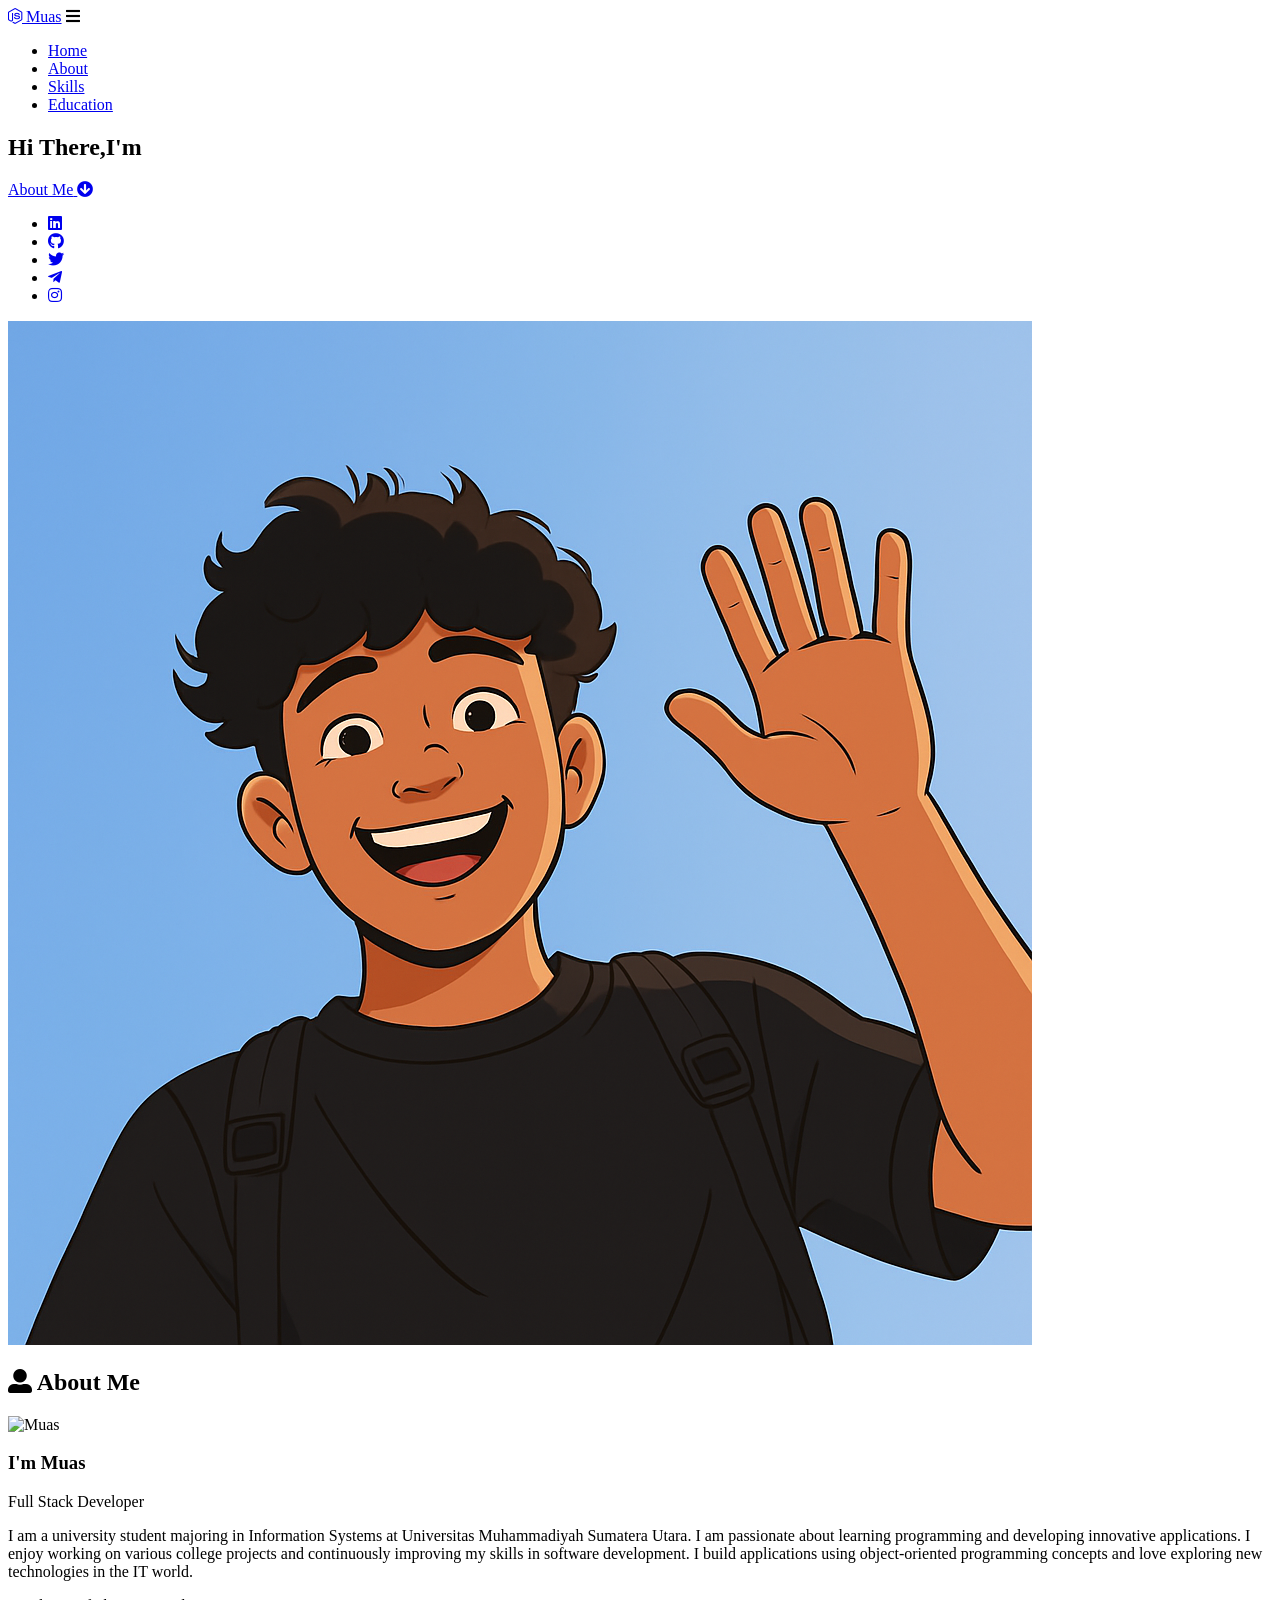
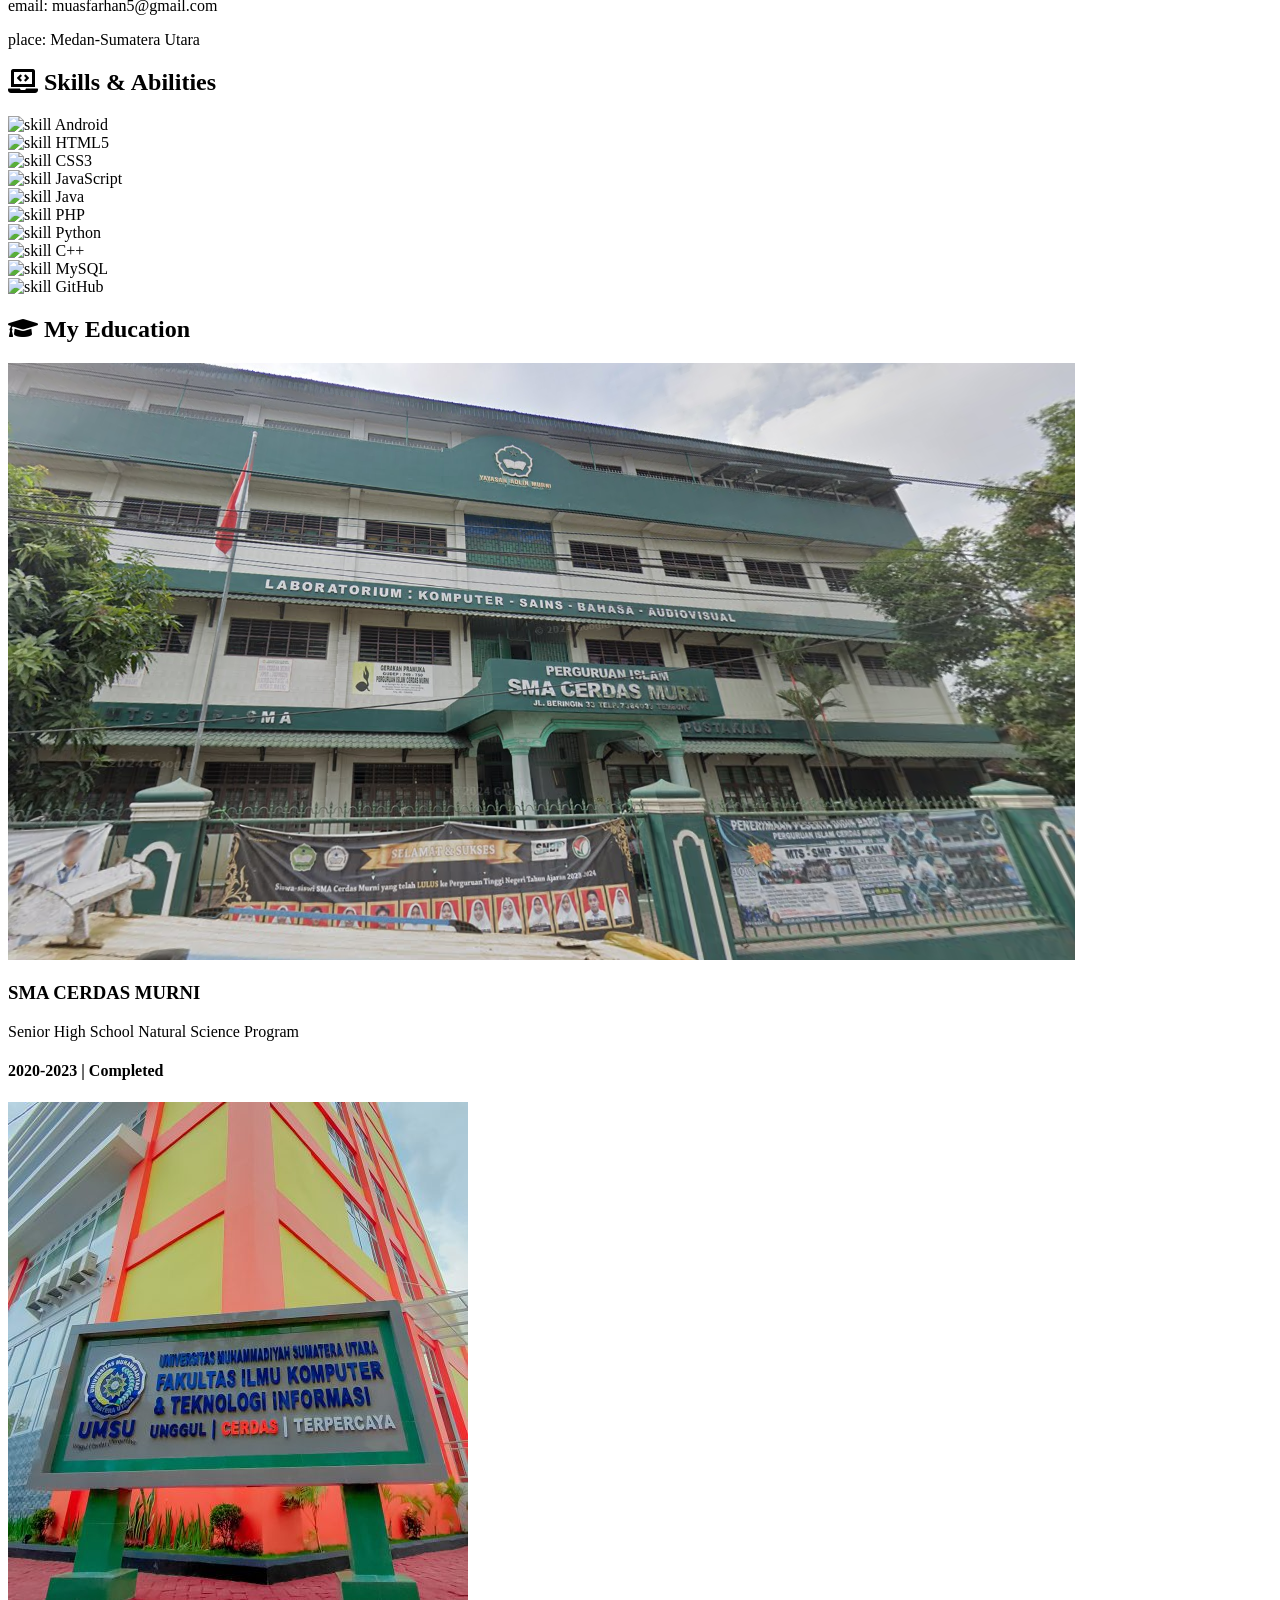
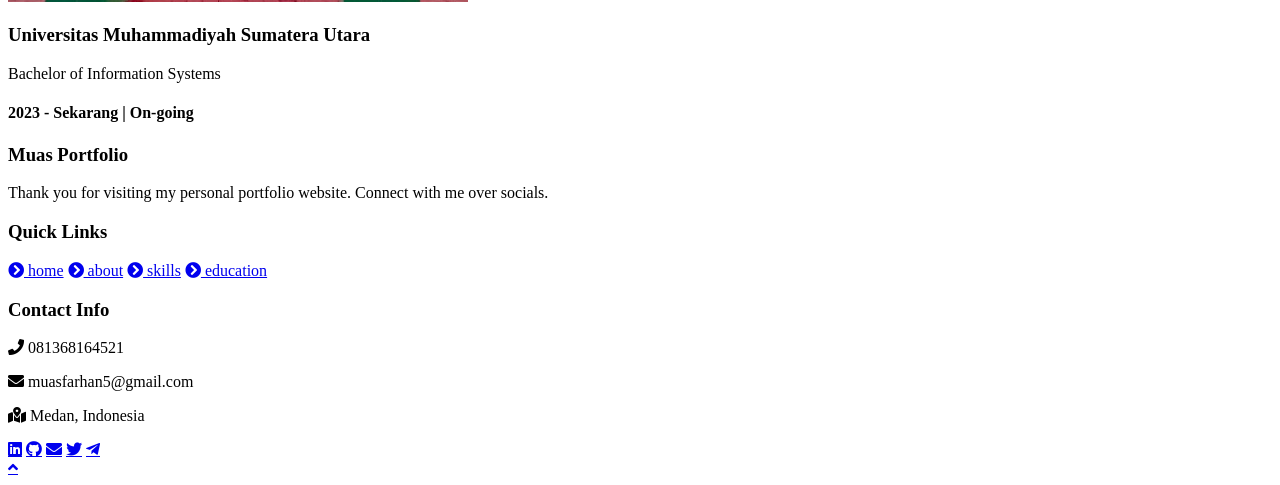
==== index.html @ c1825f3b "Initial commit: first version of portfolio website" ====
<!DOCTYPE html>
<html lang="en">
<head>
  <meta charset="UTF-8" />
  <meta http-equiv="X-UA-Compatible" content="IE=edge" />
  <meta name="viewport" content="width=device-width, initial-scale=1.0" />
  <meta name="keywords" content="Muas, portfolio, full stack developer, web developer, android developer, personal website, mahasiswa UMSU, Sistem Informasi" />
  <meta name="description" content="Welcome to Muas's Portfolio. Full-Stack Web Developer and Android App Developer." />
  <title>Portfolio | Muas</title>

  <link rel="stylesheet" href="./assets/css/style.css" />
  <link rel="stylesheet" href="https://cdnjs.cloudflare.com/ajax/libs/font-awesome/5.15.3/css/all.min.css" crossorigin="anonymous" referrerpolicy="no-referrer" />
  <link rel="icon" href="./assets/images/circular_image.png" type="image/png" />
</head>
<body oncontextmenu="return false">

  <header>
    <a href="/" class="logo"><i class="fab fa-node-js"></i> Muas</a>
    <div id="menu" class="fas fa-bars"></div>
    <nav class="navbar">
      <ul>
        <li><a class="active" href="#home">Home</a></li>
        <li><a href="#about">About</a></li>
        <li><a href="#skills">Skills</a></li>
        <li><a href="#education">Education</a></li>
      </ul>
    </nav>
  </header>

  <section class="home" id="home">
    <div class="content">
      <h2>Hi There,I'm </h2>
      <h2><span class="typing-text"></span></h2>
      <a href="#about" class="btn"><span>About Me</span> <i class="fas fa-arrow-circle-down"></i></a>
      <div class="socials">
        <ul class="social-icons">
          <li><a class="linkedin" href="https://www.linkedin.com/in/muas-farhanda-friski-79a44136a" target="_blank"><i class="fab fa-linkedin"></i></a></li>
          <li><a class="github" href="https://github.com/mws545" target="_blank"><i class="fab fa-github"></i></a></li>
          <li><a class="twitter" href="https://x.com/_Mwass_" target="_blank"><i class="fab fa-twitter"></i></a></li>
          <li><a class="telegram" href="https://t.me/Muasfrhn" target="_blank"><i class="fab fa-telegram-plane"></i></a></li>
          <li><a class="instagram" href="https://www.instagram.com/muasfrhann_/" target="_blank"><i class="fab fa-instagram"></i></a></li>
        </ul>
      </div>
    </div>
    <div class="image">
      <img draggable="false" class="tilt" src="./assets/images/animasi profil.png" alt="Profile Picture" />
    </div>
  </section>

  <section class="about" id="about">
    <h2 class="heading"><i class="fas fa-user-alt"></i> About <span>Me</span></h2>
    <div class="row">
      <div class="image">
        <img draggable="false" class="tilt" src="./assets/images/DSCN3598.jpg" alt="Muas" />
      </div>
      <div class="content">
        <h3>I'm Muas</h3>
        <span class="tag">Full Stack Developer</span>
        <p>
          I am a university student majoring in Information Systems at Universitas Muhammadiyah Sumatera Utara.
          I am passionate about learning programming and developing innovative applications.
          I enjoy working on various college projects and continuously improving my skills in software development.
          I build applications using object-oriented programming concepts and love exploring new technologies in the IT world.
        </p>
        <div class="box-container">
          <div class="box">
            <p><span> email: </span> muasfarhan5@gmail.com</p>
            <p><span> place: </span> Medan-Sumatera Utara</p>
          </div>
        </div>
      </div>
    </div>
  </section>

  <section class="skills" id="skills">
    <h2 class="heading"><i class="fas fa-laptop-code"></i> Skills & <span>Abilities</span></h2>
    <div class="container">
      <div class="row" id="skillsContainer"></div>
    </div>
  </section>

  <section class="education" id="education">
    <h1 class="heading"><i class="fas fa-graduation-cap"></i> My <span>Education</span></h1>
    <div class="box-container">
      <div class="box">
        <div class="image">
          <img draggable="false" src="./assets/images/educat/sma.png" alt="SMA CERDAS MURNI" />
        </div>
        <div class="content">
          <h3>SMA CERDAS MURNI</h3>
          <p>Senior High School Natural Science Program</p>
          <h4>2020-2023 | Completed</h4>
        </div>
      </div>
      <div class="box">
        <div class="image">
          <img draggable="false" src="./assets/images/educat/umsu2.jpg" alt="UMSU" />
        </div>
        <div class="content">
          <h3>Universitas Muhammadiyah Sumatera Utara</h3>
          <p>Bachelor of Information Systems</p>
          <h4>2023 - Sekarang | On-going</h4>
        </div>
      </div>
    </div>
  </section>

  <section class="footer">
    <div class="box-container">
      <div class="box">
        <h3>Muas Portfolio</h3>
        <p>Thank you for visiting my personal portfolio website. Connect with me over socials.</p>
      </div>
      <div class="box">
        <h3>Quick Links</h3>
        <a href="#home"><i class="fas fa-chevron-circle-right"></i> home</a>
        <a href="#about"><i class="fas fa-chevron-circle-right"></i> about</a>
        <a href="#skills"><i class="fas fa-chevron-circle-right"></i> skills</a>
        <a href="#education"><i class="fas fa-chevron-circle-right"></i> education</a>
      </div>
      <div class="box">
        <h3>Contact Info</h3>
        <p><i class="fas fa-phone"></i> 081368164521</p>
        <p><i class="fas fa-envelope"></i> muasfarhan5@gmail.com</p>
        <p><i class="fas fa-map-marked-alt"></i> Medan, Indonesia</p>
        <div class="share">
          <a href="https://www.linkedin.com/in/muas-farhanda-friski-79a44136a" class="fab fa-linkedin" target="_blank"></a>
          <a href="https://github.com/mws545" class="fab fa-github" target="_blank"></a>
          <a href="mailto:muasfarhan5@gmail.com" class="fas fa-envelope" target="_blank"></a>
          <a href="https://x.com/_Mwass_" class="fab fa-twitter" target="_blank"></a>
          <a href="https://t.me/Muasfrhn" class="fab fa-telegram-plane" target="_blank"></a>
        </div>
      </div>
    </div>
  </section>

  <a href="#home" class="fas fa-angle-up" id="scroll-top" aria-label="Scroll to top"></a>

  <script src="https://cdnjs.cloudflare.com/ajax/libs/jquery/3.6.0/jquery.min.js" crossorigin="anonymous"></script>
  <script src="https://cdnjs.cloudflare.com/ajax/libs/typed.js/2.0.5/typed.min.js" crossorigin="anonymous"></script>
  <script src="https://cdnjs.cloudflare.com/ajax/libs/vanilla-tilt/1.7.0/vanilla-tilt.min.js" crossorigin="anonymous"></script>
  <script src="https://unpkg.com/scrollreveal"></script>
  <script src="https://cdn.jsdelivr.net/npm/emailjs-com@3/dist/email.min.js"></script>
  <script src="./assets/js/script.js"></script>
</body>
</html>
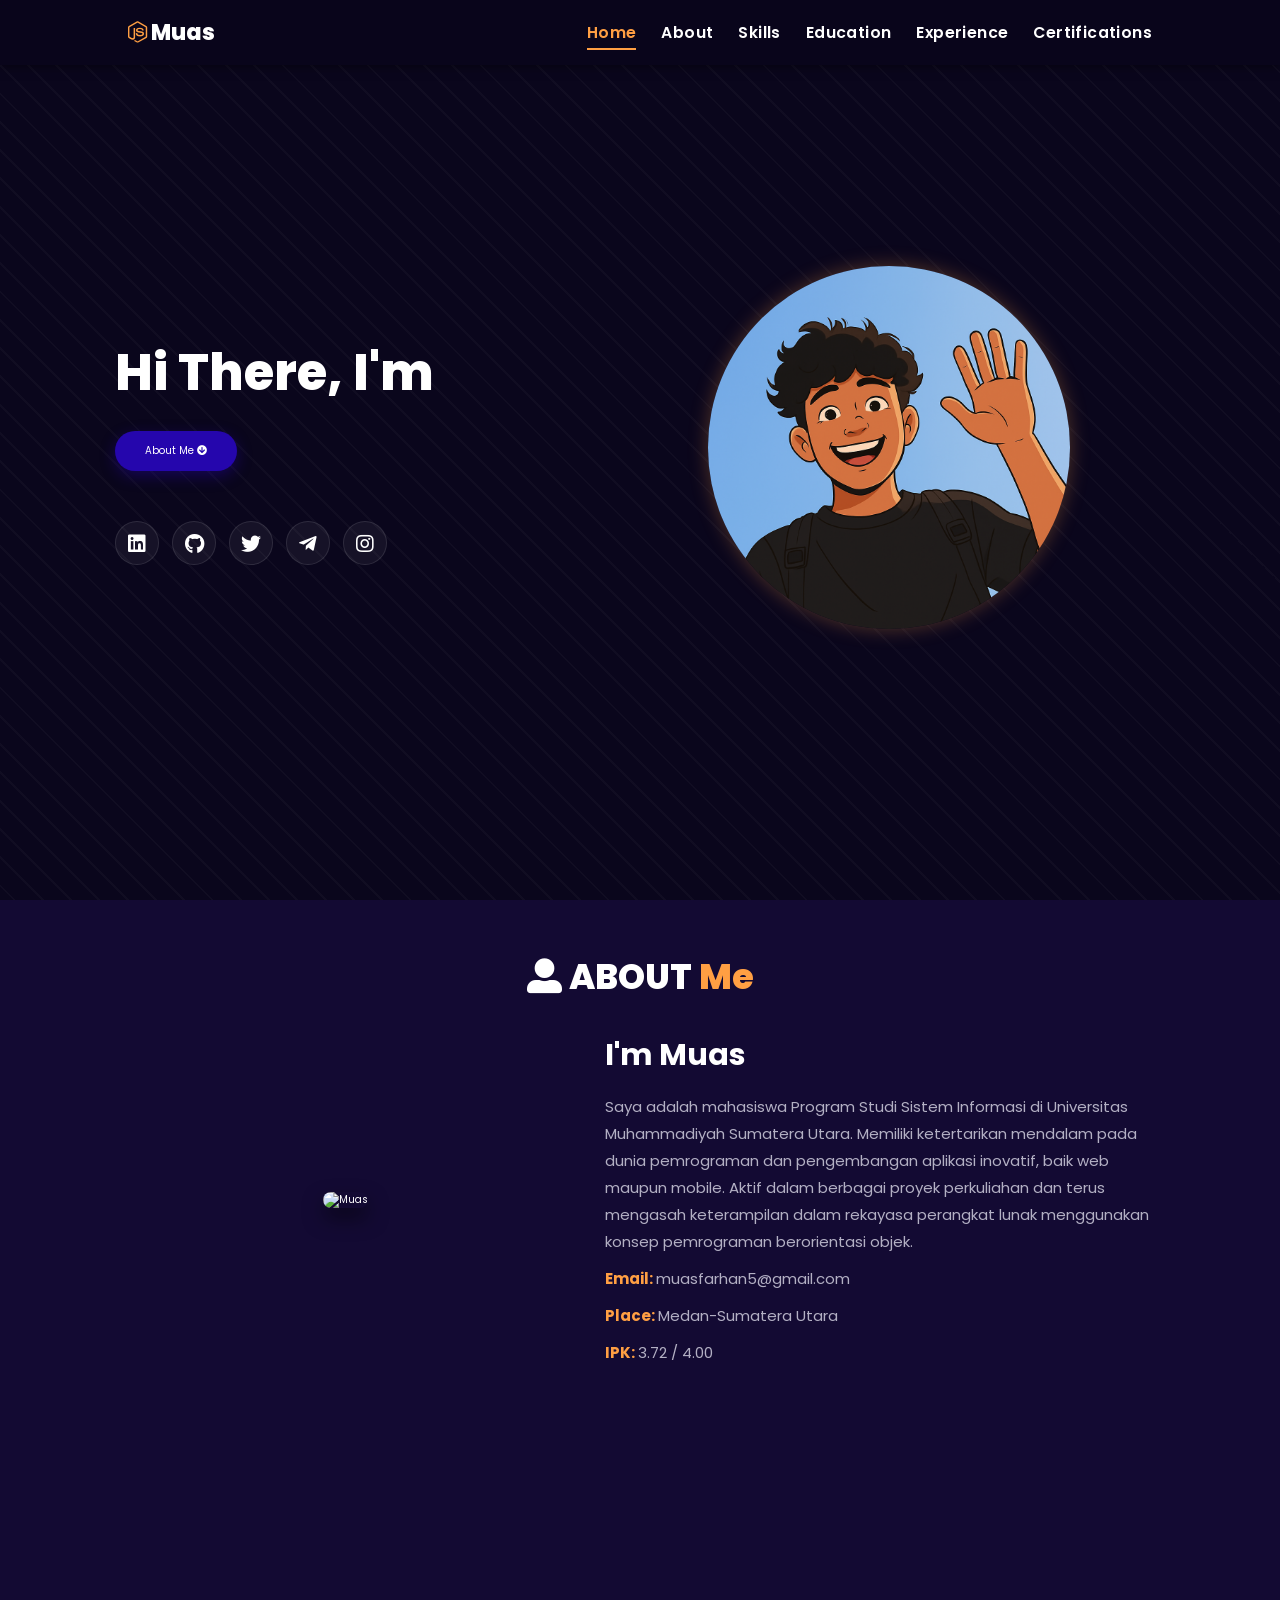
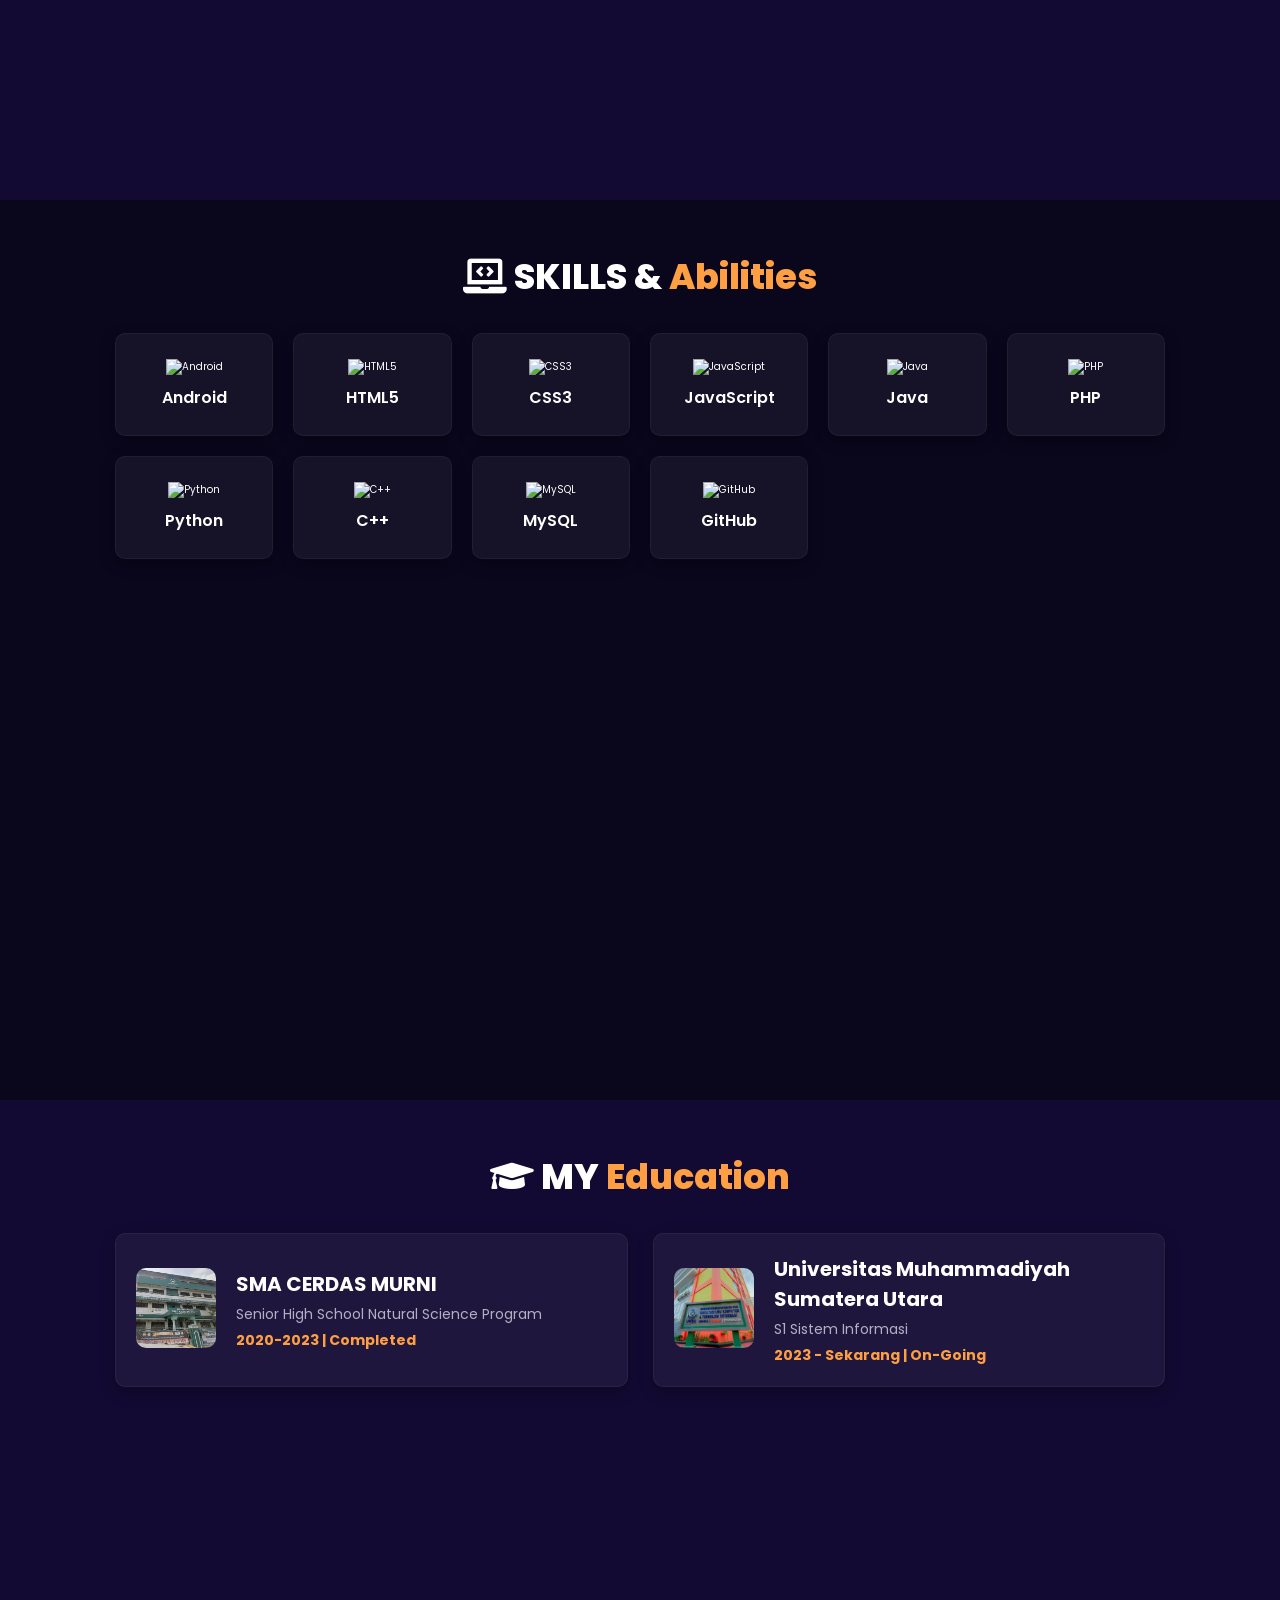
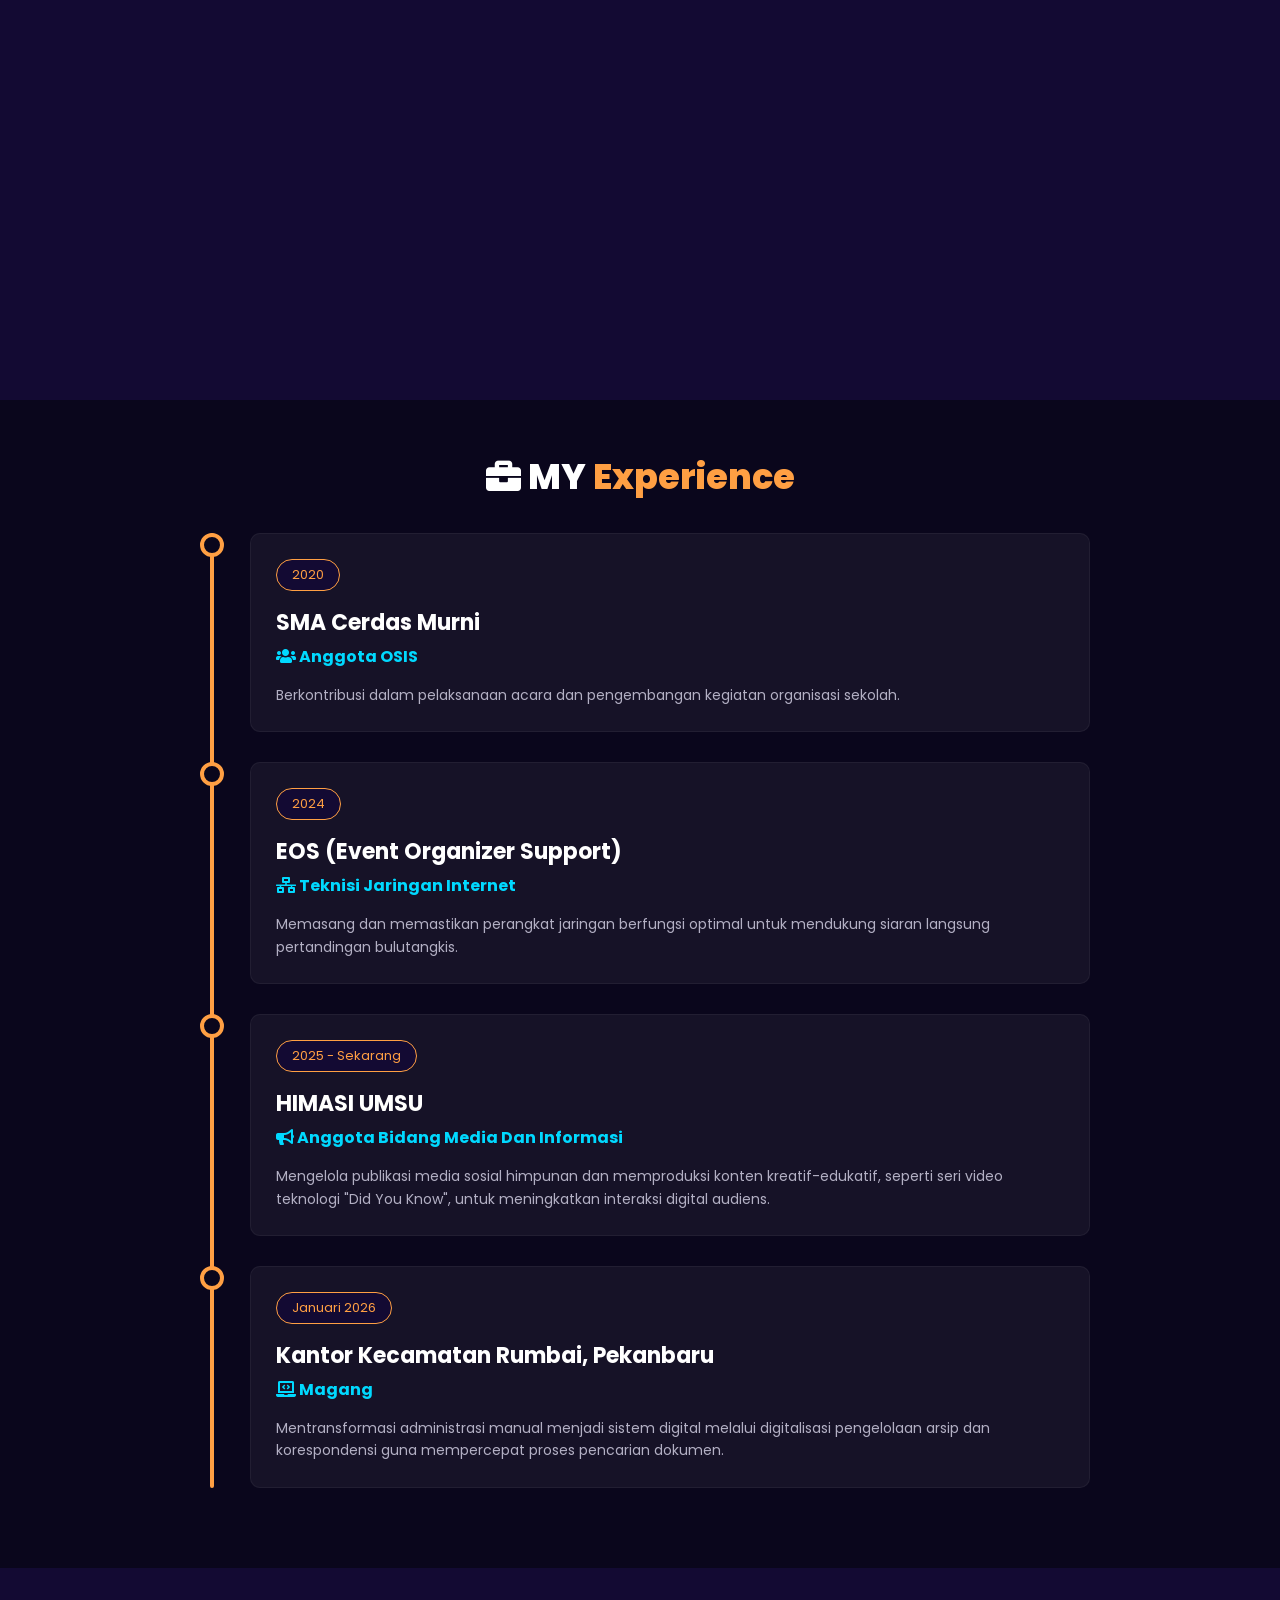
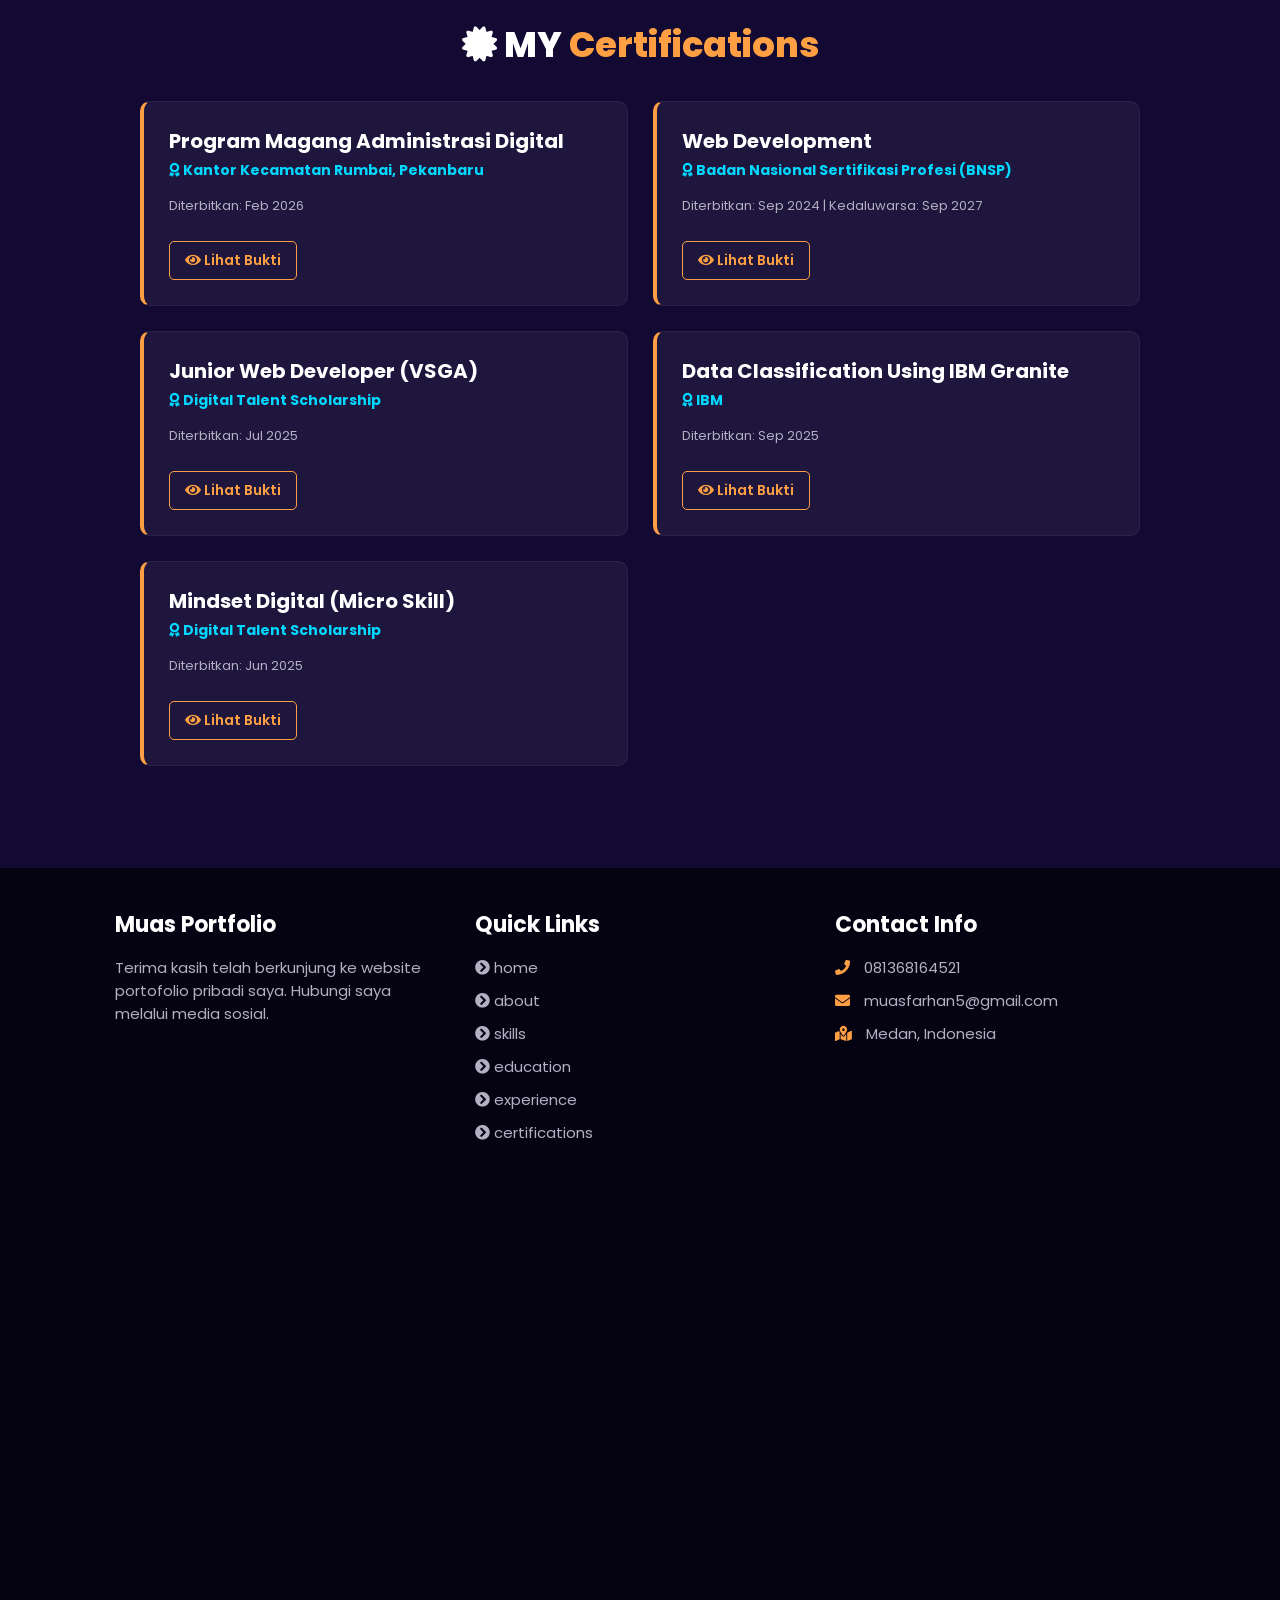
==== commit 627a5f22: "Update porto" ====
--- a/index.html
+++ b/index.html
@@ -4,13 +4,81 @@
   <meta charset="UTF-8" />
   <meta http-equiv="X-UA-Compatible" content="IE=edge" />
   <meta name="viewport" content="width=device-width, initial-scale=1.0" />
-  <meta name="keywords" content="Muas, portfolio, full stack developer, web developer, android developer, personal website, mahasiswa UMSU, Sistem Informasi" />
+  <meta name="keywords" content="Muas Farhanda Friski, portfolio, full stack developer, web developer, android developer, personal website, mahasiswa UMSU, Sistem Informasi" />
   <meta name="description" content="Welcome to Muas's Portfolio. Full-Stack Web Developer and Android App Developer." />
   <title>Portfolio | Muas</title>
 
   <link rel="stylesheet" href="./assets/css/style.css" />
   <link rel="stylesheet" href="https://cdnjs.cloudflare.com/ajax/libs/font-awesome/5.15.3/css/all.min.css" crossorigin="anonymous" referrerpolicy="no-referrer" />
   <link rel="icon" href="./assets/images/circular_image.png" type="image/png" />
+
+  <style>
+    /* CSS Tambahan untuk Modal Pop-up PDF */
+    .modal {
+      display: none; 
+      position: fixed;
+      z-index: 2000;
+      padding-top: 50px;
+      left: 0;
+      top: 0;
+      width: 100%;
+      height: 100%;
+      background-color: rgba(0, 0, 0, 0.9); 
+      backdrop-filter: blur(5px);
+    }
+    
+    .modal-content-pdf {
+      margin: auto;
+      display: block;
+      width: 90%;
+      max-width: 900px;
+      height: 85vh;
+      border-radius: 10px;
+      border: none;
+      box-shadow: 0 5px 25px rgba(255, 159, 67, 0.5);
+      animation: zoomIn 0.3s ease;
+      background-color: #fff;
+    }
+
+    @keyframes zoomIn {
+      from { transform: scale(0.1); opacity: 0; } 
+      to { transform: scale(1); opacity: 1; }
+    }
+
+    .close-modal {
+      position: absolute;
+      top: 15px;
+      right: 30px;
+      color: #fff;
+      font-size: 50px;
+      font-weight: bold;
+      cursor: pointer;
+      transition: 0.3s;
+    }
+
+    .close-modal:hover { color: #ff9f43; }
+    
+    .btn-view-cert {
+      display: inline-block;
+      margin-top: 2rem;
+      padding: 0.8rem 1.5rem;
+      background: transparent;
+      color: #ff9f43;
+      border: 1px solid #ff9f43;
+      border-radius: 5px;
+      cursor: pointer;
+      font-size: 1.4rem;
+      font-weight: 600;
+      transition: 0.3s;
+      font-family: 'Poppins', sans-serif;
+    }
+
+    .btn-view-cert:hover {
+      background: #ff9f43;
+      color: #fff;
+      box-shadow: 0 5px 15px rgba(255, 159, 67, 0.4);
+    }
+  </style>
 </head>
 <body oncontextmenu="return false">
 
@@ -23,13 +91,15 @@
         <li><a href="#about">About</a></li>
         <li><a href="#skills">Skills</a></li>
         <li><a href="#education">Education</a></li>
+        <li><a href="#experience">Experience</a></li>
+        <li><a href="#certificates">Certifications</a></li>
       </ul>
     </nav>
   </header>
 
   <section class="home" id="home">
     <div class="content">
-      <h2>Hi There,I'm </h2>
+      <h2>Hi There, I'm </h2>
       <h2><span class="typing-text"></span></h2>
       <a href="#about" class="btn"><span>About Me</span> <i class="fas fa-arrow-circle-down"></i></a>
       <div class="socials">
@@ -55,17 +125,16 @@
       </div>
       <div class="content">
         <h3>I'm Muas</h3>
-        <span class="tag">Full Stack Developer</span>
         <p>
-          I am a university student majoring in Information Systems at Universitas Muhammadiyah Sumatera Utara.
-          I am passionate about learning programming and developing innovative applications.
-          I enjoy working on various college projects and continuously improving my skills in software development.
-          I build applications using object-oriented programming concepts and love exploring new technologies in the IT world.
+          Saya adalah mahasiswa Program Studi Sistem Informasi di Universitas Muhammadiyah Sumatera Utara. 
+          Memiliki ketertarikan mendalam pada dunia pemrograman dan pengembangan aplikasi inovatif, baik web maupun mobile.
+          Aktif dalam berbagai proyek perkuliahan dan terus mengasah keterampilan dalam rekayasa perangkat lunak menggunakan konsep pemrograman berorientasi objek.
         </p>
         <div class="box-container">
           <div class="box">
             <p><span> email: </span> muasfarhan5@gmail.com</p>
             <p><span> place: </span> Medan-Sumatera Utara</p>
+            <p><span> IPK: </span> 3.72 / 4.00</p>
           </div>
         </div>
       </div>
@@ -75,7 +144,18 @@
   <section class="skills" id="skills">
     <h2 class="heading"><i class="fas fa-laptop-code"></i> Skills & <span>Abilities</span></h2>
     <div class="container">
-      <div class="row" id="skillsContainer"></div>
+      <div class="row" id="skillsContainer">
+        <div class="bar"><div class="info"><img src="https://img.icons8.com/fluency/48/000000/android-os.png" alt="Android" /><span>Android</span></div></div>
+        <div class="bar"><div class="info"><img src="https://img.icons8.com/color/48/000000/html-5--v1.png" alt="HTML5" /><span>HTML5</span></div></div>
+        <div class="bar"><div class="info"><img src="https://img.icons8.com/color/48/000000/css3.png" alt="CSS3" /><span>CSS3</span></div></div>
+        <div class="bar"><div class="info"><img src="https://img.icons8.com/color/48/000000/javascript--v1.png" alt="JavaScript" /><span>JavaScript</span></div></div>
+        <div class="bar"><div class="info"><img src="https://img.icons8.com/color/48/000000/java-coffee-cup-logo--v1.png" alt="Java" /><span>Java</span></div></div>
+        <div class="bar"><div class="info"><img src="https://img.icons8.com/offices/48/000000/php-logo.png" alt="PHP" /><span>PHP</span></div></div>
+        <div class="bar"><div class="info"><img src="https://img.icons8.com/color/48/000000/python--v1.png" alt="Python" /><span>Python</span></div></div>
+        <div class="bar"><div class="info"><img src="https://img.icons8.com/color/48/000000/c-plus-plus-logo.png" alt="C++" /><span>C++</span></div></div>
+        <div class="bar"><div class="info"><img src="https://img.icons8.com/color/48/000000/mysql-logo.png" alt="MySQL" /><span>MySQL</span></div></div>
+        <div class="bar"><div class="info"><img src="https://img.icons8.com/glyph-neue/48/ffffff/github.png" alt="GitHub" /><span>GitHub</span></div></div>
+      </div>
     </div>
   </section>
 
@@ -83,9 +163,7 @@
     <h1 class="heading"><i class="fas fa-graduation-cap"></i> My <span>Education</span></h1>
     <div class="box-container">
       <div class="box">
-        <div class="image">
-          <img draggable="false" src="./assets/images/educat/sma.png" alt="SMA CERDAS MURNI" />
-        </div>
+        <div class="image"><img draggable="false" src="./assets/images/educat/sma.png" alt="SMA CERDAS MURNI" /></div>
         <div class="content">
           <h3>SMA CERDAS MURNI</h3>
           <p>Senior High School Natural Science Program</p>
@@ -93,23 +171,114 @@
         </div>
       </div>
       <div class="box">
-        <div class="image">
-          <img draggable="false" src="./assets/images/educat/umsu2.jpg" alt="UMSU" />
-        </div>
+        <div class="image"><img draggable="false" src="./assets/images/educat/umsu2.jpg" alt="UMSU" /></div>
         <div class="content">
           <h3>Universitas Muhammadiyah Sumatera Utara</h3>
-          <p>Bachelor of Information Systems</p>
+          <p>S1 Sistem Informasi</p>
           <h4>2023 - Sekarang | On-going</h4>
         </div>
       </div>
     </div>
   </section>
+
+  <section class="experience" id="experience">
+    <h2 class="heading"><i class="fas fa-briefcase"></i> My <span>Experience</span></h2>
+    <div class="timeline">
+      
+      <div class="timeline-item">
+        <div class="timeline-dot"></div>
+        <div class="timeline-content">
+          <span class="timeline-date">2020</span>
+          <h3>SMA Cerdas Murni</h3>
+          <h4><i class="fas fa-users"></i> Anggota OSIS</h4>
+          <p>Berkontribusi dalam pelaksanaan acara dan pengembangan kegiatan organisasi sekolah.</p>
+        </div>
+      </div>
+
+      <div class="timeline-item">
+        <div class="timeline-dot"></div>
+        <div class="timeline-content">
+          <span class="timeline-date">2024</span>
+          <h3>EOS (Event Organizer Support)</h3>
+          <h4><i class="fas fa-network-wired"></i> Teknisi Jaringan Internet</h4>
+          <p>Memasang dan memastikan perangkat jaringan berfungsi optimal untuk mendukung siaran langsung pertandingan bulutangkis.</p>
+        </div>
+      </div>
+
+      <div class="timeline-item">
+        <div class="timeline-dot"></div>
+        <div class="timeline-content">
+          <span class="timeline-date">2025 - Sekarang</span>
+          <h3>HIMASI UMSU</h3>
+          <h4><i class="fas fa-bullhorn"></i> Anggota Bidang Media Dan Informasi</h4>
+          <p>Mengelola publikasi media sosial himpunan dan memproduksi konten kreatif-edukatif, seperti seri video teknologi "Did You Know", untuk meningkatkan interaksi digital audiens.</p>
+        </div>
+      </div>
+
+       <div class="timeline-item">
+        <div class="timeline-dot"></div>
+        <div class="timeline-content">
+          <span class="timeline-date">Januari 2026</span>
+          <h3>Kantor Kecamatan Rumbai, Pekanbaru</h3>
+          <h4><i class="fas fa-laptop-code"></i> Magang</h4>
+          <p>Mentransformasi administrasi manual menjadi sistem digital melalui digitalisasi pengelolaan arsip dan korespondensi guna mempercepat proses pencarian dokumen.</p>
+        </div>
+      </div>
+    </div>
+  </section>
+
+  <section class="certificates" id="certificates">
+    <h2 class="heading"><i class="fas fa-certificate"></i> My <span>Certifications</span></h2>
+    <div class="cert-container">
+      
+      <div class="cert-box">
+        <h3>Program Magang Administrasi Digital</h3>
+        <h4><i class="fas fa-award"></i> Kantor Kecamatan Rumbai, Pekanbaru</h4>
+        <p>Diterbitkan: Feb 2026</p>
+        <button class="btn-view-cert" data-pdf="./assets/images/Sertifikat_Muas_Kecamatan_Rumbai.pdf"><i class="fas fa-eye"></i> Lihat Bukti</button>
+      </div>
+
+      <div class="cert-box">
+        <h3>Web Development</h3>
+        <h4><i class="fas fa-award"></i> Badan Nasional Sertifikasi Profesi (BNSP)</h4>
+        <p>Diterbitkan: Sep 2024 | Kedaluwarsa: Sep 2027</p>
+        <button class="btn-view-cert" data-pdf="./assets/images/sertifikat-WebDevelopment_BNSP.pdf"><i class="fas fa-eye"></i> Lihat Bukti</button>
+      </div>
+
+      <div class="cert-box">
+        <h3>Junior Web Developer (VSGA)</h3>
+        <h4><i class="fas fa-award"></i> Digital Talent Scholarship</h4>
+        <p>Diterbitkan: Jul 2025</p>
+        <button class="btn-view-cert" data-pdf="./assets/images/Sertifikat_MUAS FARHANDA FRIski_Junior Web Developer.pdf"><i class="fas fa-eye"></i> Lihat Bukti</button>
+      </div>
+
+      <div class="cert-box">
+        <h3>Data Classification Using IBM Granite</h3>
+        <h4><i class="fas fa-award"></i> IBM</h4>
+        <p>Diterbitkan: Sep 2025</p>
+        <button class="btn-view-cert" data-pdf="./assets/images/Sertifikat-IBM.pdf"><i class="fas fa-eye"></i> Lihat Bukti</button>
+      </div>
+
+      <div class="cert-box">
+        <h3>Mindset Digital (Micro Skill)</h3>
+        <h4><i class="fas fa-award"></i> Digital Talent Scholarship</h4>
+        <p>Diterbitkan: Jun 2025</p>
+        <button class="btn-view-cert" data-pdf="./assets/images/Sertifikat_MUAS FARHANDA FRIski_Pengantar Mindset Digital 1.pdf"><i class="fas fa-eye"></i> Lihat Bukti</button>
+      </div>
+
+    </div>
+  </section>
+
+  <div id="certModal" class="modal">
+    <span class="close-modal">&times;</span>
+    <iframe class="modal-content-pdf" id="certPdf" src=""></iframe>
+  </div>
 
   <section class="footer">
     <div class="box-container">
       <div class="box">
         <h3>Muas Portfolio</h3>
-        <p>Thank you for visiting my personal portfolio website. Connect with me over socials.</p>
+        <p>Terima kasih telah berkunjung ke website portofolio pribadi saya. Hubungi saya melalui media sosial.</p>
       </div>
       <div class="box">
         <h3>Quick Links</h3>
@@ -117,30 +286,86 @@
         <a href="#about"><i class="fas fa-chevron-circle-right"></i> about</a>
         <a href="#skills"><i class="fas fa-chevron-circle-right"></i> skills</a>
         <a href="#education"><i class="fas fa-chevron-circle-right"></i> education</a>
+        <a href="#experience"><i class="fas fa-chevron-circle-right"></i> experience</a>
+        <a href="#certificates"><i class="fas fa-chevron-circle-right"></i> certifications</a>
       </div>
       <div class="box">
         <h3>Contact Info</h3>
         <p><i class="fas fa-phone"></i> 081368164521</p>
         <p><i class="fas fa-envelope"></i> muasfarhan5@gmail.com</p>
         <p><i class="fas fa-map-marked-alt"></i> Medan, Indonesia</p>
-        <div class="share">
-          <a href="https://www.linkedin.com/in/muas-farhanda-friski-79a44136a" class="fab fa-linkedin" target="_blank"></a>
-          <a href="https://github.com/mws545" class="fab fa-github" target="_blank"></a>
-          <a href="mailto:muasfarhan5@gmail.com" class="fas fa-envelope" target="_blank"></a>
-          <a href="https://x.com/_Mwass_" class="fab fa-twitter" target="_blank"></a>
-          <a href="https://t.me/Muasfrhn" class="fab fa-telegram-plane" target="_blank"></a>
-        </div>
       </div>
     </div>
   </section>
 
   <a href="#home" class="fas fa-angle-up" id="scroll-top" aria-label="Scroll to top"></a>
 
-  <script src="https://cdnjs.cloudflare.com/ajax/libs/jquery/3.6.0/jquery.min.js" crossorigin="anonymous"></script>
-  <script src="https://cdnjs.cloudflare.com/ajax/libs/typed.js/2.0.5/typed.min.js" crossorigin="anonymous"></script>
-  <script src="https://cdnjs.cloudflare.com/ajax/libs/vanilla-tilt/1.7.0/vanilla-tilt.min.js" crossorigin="anonymous"></script>
+  <script src="https://cdnjs.cloudflare.com/ajax/libs/jquery/3.6.0/jquery.min.js"></script>
+  <script src="https://cdnjs.cloudflare.com/ajax/libs/typed.js/2.0.5/typed.min.js"></script>
+  <script src="https://cdnjs.cloudflare.com/ajax/libs/vanilla-tilt/1.7.0/vanilla-tilt.min.js"></script>
   <script src="https://unpkg.com/scrollreveal"></script>
-  <script src="https://cdn.jsdelivr.net/npm/emailjs-com@3/dist/email.min.js"></script>
-  <script src="./assets/js/script.js"></script>
+  
+  <script>
+    document.addEventListener("DOMContentLoaded", function() {
+      // 1. Animasi Teks Berjalan
+      if (document.querySelector(".typing-text")) {
+        new Typed(".typing-text", {
+          strings: ["Muas Farhanda Friski","Information Systems Student"],
+          loop: true,
+          typeSpeed: 60,
+          backSpeed: 30,
+          backDelay: 1000
+        });
+      }
+
+      // 2. Efek Foto Miring
+      VanillaTilt.init(document.querySelectorAll(".tilt"), { max: 15, speed: 400 });
+
+      // 3. Logika Pop-up Sertifikat (PDF)
+      const modal = document.getElementById("certModal");
+      const modalPdf = document.getElementById("certPdf");
+      const closeBtn = document.querySelector(".close-modal");
+      const viewBtns = document.querySelectorAll(".btn-view-cert");
+
+      viewBtns.forEach(btn => {
+        btn.addEventListener("click", function() {
+          modal.style.display = "block";
+          modalPdf.src = this.getAttribute("data-pdf");
+        });
+      });
+
+      if(closeBtn) {
+        closeBtn.addEventListener("click", () => { 
+          modal.style.display = "none"; 
+          modalPdf.src = ""; // Kosongkan src saat tutup agar tidak makan memori
+        });
+      }
+
+      window.addEventListener("click", (e) => {
+        if (e.target === modal) { 
+          modal.style.display = "none"; 
+          modalPdf.src = ""; // Kosongkan src saat tutup
+        }
+      });
+    });
+
+    // 4. Navbar Hamburger & Smooth Scroll
+    $(document).ready(function () {
+      $('#menu').click(function () {
+        $(this).toggleClass('fa-times');
+        $('.navbar').toggleClass('nav-toggle');
+      });
+      $(window).on('scroll load', function () {
+        $('#menu').removeClass('fa-times');
+        $('.navbar').removeClass('nav-toggle');
+      });
+      $('a[href*="#"]').on('click', function (e) {
+        e.preventDefault();
+        $('html, body').animate({
+          scrollTop: $($(this).attr('href')).offset().top,
+        }, 500, 'linear');
+      });
+    });
+  </script>
 </body>
-</html>
+</html>
--- a/assets/css/style.css
+++ b/assets/css/style.css
@@ -0,0 +1,622 @@
+@import url("https://fonts.googleapis.com/css2?family=Poppins:wght@400;600;700&display=swap");
+@import url("https://fonts.googleapis.com/css2?family=Nunito:ital,wght@0,300;0,400;0,600;0,700;1,300;1,400&display=swap");
+
+/* ===================================
+   GLOBAL SETTINGS & TEMA (DARK MODE)
+====================================== */
+:root {
+  --bg-primary: #0a061c;     /* Ungu sangat gelap (Background utama) */
+  --bg-secondary: #130a33;   /* Ungu gelap (Background section selang-seling) */
+  --bg-card: rgba(255, 255, 255, 0.05); /* Efek kaca untuk kotak/kartu */
+  
+  --text-main: #ffffff;      /* Teks utama */
+  --text-muted: #b3b0c4;     /* Teks deskripsi */
+  
+  --accent-primary: #ff9f43; /* Oranye */
+  --accent-hover: #fc8c05;   /* Oranye gelap */
+  --accent-blue: #00d9ff;    /* Biru neon */
+  --btn-bg: #2506ad;         /* Biru tombol */
+}
+
+* {
+  margin: 0;
+  padding: 0;
+  box-sizing: border-box;
+  text-decoration: none;
+  outline: none;
+  border: none;
+  text-transform: capitalize;
+  transition: all 0.2s linear;
+}
+
+html {
+  font-size: 62.5%;
+  overflow-x: hidden;
+  scroll-behavior: smooth;
+}
+
+body {
+  background: var(--bg-primary);
+  color: var(--text-main);
+  font-family: "Poppins", sans-serif;
+}
+
+*::selection {
+  background: var(--accent-primary);
+  color: #fff;
+}
+
+html::-webkit-scrollbar {
+  width: 0.8rem;
+}
+html::-webkit-scrollbar-track {
+  background: var(--bg-primary);
+}
+html::-webkit-scrollbar-thumb {
+  background: var(--accent-primary);
+  border-radius: 5px;
+}
+
+/* ===================================
+   TYPOGRAPHY & GLOBAL CLASSES
+====================================== */
+section {
+  min-height: 100vh;
+  padding: 5rem 9%;
+}
+
+.heading {
+  font-size: 3.5rem;
+  color: var(--text-main);
+  font-weight: 800;
+  text-align: center;
+  margin-bottom: 3rem;
+  text-transform: uppercase;
+}
+
+.heading span {
+  color: var(--accent-primary);
+}
+
+/* ===================================
+   HEADER & NAVBAR
+====================================== */
+header {
+  position: fixed;
+  top: 0;
+  left: 0;
+  right: 0;
+  z-index: 1000;
+  display: flex;
+  align-items: center;
+  justify-content: space-between;
+  padding: 1.7rem 10%;
+  height: 6.5rem;
+  background-color: rgba(10, 6, 28, 0.95); /* Semi transparan */
+  backdrop-filter: blur(5px);
+  box-shadow: 0 1px 10px rgba(0, 0, 0, 0.5);
+}
+
+header .logo {
+  font-size: 2.2rem;
+  font-weight: 800;
+  color: var(--text-main);
+}
+
+header .logo i {
+  color: var(--accent-primary);
+}
+
+header .logo:hover {
+  color: var(--accent-hover);
+}
+
+header .navbar ul {
+  list-style: none;
+  display: flex;
+}
+
+header .navbar li {
+  margin-left: 2.5rem;
+}
+
+header .navbar ul li a {
+  font-size: 1.57rem;
+  color: var(--text-main);
+  font-weight: 600;
+  letter-spacing: 0.04rem;
+}
+
+header .navbar ul li a.active,
+header .navbar ul li a:hover {
+  color: var(--accent-primary);
+  border-bottom: 0.2rem solid var(--accent-primary);
+  padding: 0.5rem 0;
+}
+
+#menu {
+  font-size: 3rem;
+  cursor: pointer;
+  color: var(--text-main);
+  display: none;
+}
+
+/* ===================================
+   HOME / HERO SECTION
+====================================== */
+.home {
+  position: relative;
+  display: flex;
+  flex-wrap: wrap;
+  gap: 1.5rem;
+  align-items: center;
+  background: var(--bg-primary);
+  overflow: hidden;
+}
+
+/* Animasi Background Home */
+.home::before, 
+.home::after {
+  content: "";
+  position: absolute;
+  top: -50%;
+  left: -50%;
+  width: 200%;
+  height: 200%;
+  background: repeating-linear-gradient(
+    45deg,
+    rgba(255, 255, 255, 0.02) 0px,
+    rgba(255, 255, 255, 0.02) 2px,
+    transparent 2px,
+    transparent 20px
+  );
+  animation: moveLines 10s linear infinite;
+  z-index: 0;
+}
+
+.home::after {
+  animation-duration: 20s;
+  opacity: 0.5;
+}
+
+@keyframes moveLines {
+  from { transform: translate(0, 0); }
+  to { transform: translate(50px, 50px); }
+}
+
+.home .content, .home .image {
+  flex: 1 1 40rem;
+  z-index: 1;
+}
+
+.home .image img {
+  width: 70%;
+  margin-left: 6rem;
+  border-radius: 50%;
+  box-shadow: 0 0 20px rgba(255, 159, 67, 0.3);
+}
+
+.home .content h2 {
+  font-size: 5rem;
+  font-weight: 800;
+  color: var(--text-main);
+}
+
+.home .content h2 span {
+  color: var(--accent-primary);
+}
+
+.home .content p {
+  font-size: 2rem;
+  color: var(--text-muted);
+  font-weight: 600;
+  padding: 1rem 0;
+}
+
+.home .content p span {
+  color: var(--accent-blue);
+}
+
+.home .btn {
+  margin-top: 2rem;
+  display: inline-block;
+  padding: 1.2rem 3rem;
+  border-radius: 4em;
+  color: #fff;
+  background: var(--btn-bg);
+  box-shadow: 0px 5px 15px rgba(37, 6, 173, 0.4);
+}
+
+.home .btn:hover {
+  background: var(--accent-primary);
+  box-shadow: 0px 5px 15px rgba(255, 159, 67, 0.4);
+}
+
+/* Social Icons */
+.socials { margin-top: 5rem; }
+.socials .social-icons li { display: inline-block; }
+.social-icons a {
+  font-size: 2rem;
+  display: inline-block;
+  line-height: 44px;
+  color: var(--text-main);
+  background-color: var(--bg-card);
+  width: 44px; height: 44px;
+  text-align: center;
+  margin-right: 10px;
+  border-radius: 50%;
+  border: 1px solid rgba(255,255,255,0.1);
+}
+.social-icons a:hover {
+  background-color: var(--accent-primary);
+  border-color: var(--accent-primary);
+  transform: translateY(-3px);
+}
+
+/* ===================================
+   ABOUT SECTION
+====================================== */
+.about { background: var(--bg-secondary); }
+
+.about .row {
+  display: flex;
+  flex-wrap: wrap;
+  gap: 3rem;
+  align-items: center;
+}
+
+.about .row .image { flex: 1 1 35rem; text-align: center; }
+.about .row .image img {
+  width: 80%;
+  border-radius: 1rem;
+  box-shadow: 0 10px 20px rgba(0, 0, 0, 0.5);
+}
+
+.about .row .content { flex: 1 1 45rem; }
+.about .row .content h3 { font-size: 3rem; color: var(--text-main); }
+.about .row .content .tag {
+  font-size: 1.6rem;
+  color: var(--accent-primary);
+  font-weight: 600;
+  display: inline-block;
+  margin-top: 1rem;
+}
+
+.about .row .content p {
+  font-size: 1.5rem;
+  color: var(--text-muted);
+  line-height: 1.8;
+  margin-top: 1.5rem;
+  text-transform: none;
+}
+
+.about .box-container .box p {
+  font-size: 1.5rem;
+  color: var(--text-muted);
+  margin-top: 1rem;
+  text-transform: none;
+}
+.about .box-container .box p span { color: var(--accent-primary); font-weight: bold; }
+
+/* ===================================
+   SKILLS SECTION
+====================================== */
+.skills { background: var(--bg-primary); }
+
+.skills .container { margin: 0 auto; }
+.skills .container .row {
+  display: grid;
+  grid-template-columns: repeat(auto-fit, minmax(150px, 1fr));
+  gap: 2rem;
+}
+
+.skills .bar {
+  background: var(--bg-card);
+  padding: 2.5rem 1rem;
+  border-radius: 1rem;
+  text-align: center;
+  box-shadow: 0 5px 15px rgba(0,0,0,0.3);
+  border: 1px solid rgba(255,255,255,0.05);
+}
+
+.skills .bar:hover {
+  background: var(--accent-primary);
+  transform: translateY(-5px);
+}
+
+.skills .bar .info img { width: 50px; height: 50px; margin-bottom: 1rem; }
+.skills .bar .info span { font-size: 1.6rem; font-weight: 600; display: block; }
+
+/* ===================================
+   EDUCATION SECTION
+====================================== */
+.education { background: var(--bg-secondary); }
+
+.education .box-container {
+  display: grid;
+  grid-template-columns: repeat(auto-fit, minmax(350px, 1fr));
+  gap: 2.5rem;
+}
+
+.education .box {
+  background: var(--bg-card);
+  border-radius: 1rem;
+  padding: 2rem;
+  display: flex;
+  align-items: center;
+  gap: 2rem;
+  box-shadow: 0 5px 15px rgba(0,0,0,0.3);
+  border: 1px solid rgba(255,255,255,0.05);
+}
+
+.education .box:hover { transform: scale(1.02); border-color: var(--accent-primary); }
+.education .box .image img { width: 80px; height: 80px; border-radius: 1rem; object-fit: cover; }
+.education .box .content h3 { font-size: 2rem; color: var(--text-main); }
+.education .box .content p { font-size: 1.4rem; color: var(--text-muted); margin: 0.5rem 0; }
+.education .box .content h4 { font-size: 1.4rem; color: var(--accent-primary); }
+
+/* ===================================
+   EXPERIENCE SECTION (TIMELINE)
+====================================== */
+#experience { background: var(--bg-primary); }
+
+.timeline {
+  position: relative;
+  max-width: 900px;
+  margin: 0 auto;
+}
+
+.timeline::before {
+  content: '';
+  position: absolute;
+  top: 0; left: 20px;
+  height: 100%; width: 4px;
+  background: var(--accent-primary);
+  border-radius: 2px;
+}
+
+.timeline-item {
+  position: relative;
+  padding-left: 60px;
+  margin-bottom: 3rem;
+}
+
+.timeline-dot {
+  position: absolute;
+  left: 10px; top: 0;
+  width: 24px; height: 24px;
+  background: var(--bg-primary);
+  border: 4px solid var(--accent-primary);
+  border-radius: 50%;
+  z-index: 1;
+}
+
+.timeline-item:hover .timeline-dot { background: var(--accent-primary); transform: scale(1.2); }
+
+.timeline-content {
+  background: var(--bg-card);
+  padding: 2.5rem;
+  border-radius: 1rem;
+  border: 1px solid rgba(255, 255, 255, 0.05);
+}
+
+.timeline-content:hover {
+  transform: translateY(-5px);
+  border-left: 5px solid var(--accent-primary);
+}
+
+.timeline-date {
+  display: inline-block;
+  padding: 0.5rem 1.5rem;
+  background: var(--bg-secondary);
+  color: var(--accent-primary);
+  font-size: 1.3rem;
+  border-radius: 50px;
+  margin-bottom: 1.5rem;
+  border: 1px solid var(--accent-primary);
+}
+
+.timeline-content h3 { font-size: 2.2rem; color: var(--text-main); margin-bottom: 0.5rem; }
+.timeline-content h4 { font-size: 1.6rem; color: var(--accent-blue); margin-bottom: 1.5rem; }
+.timeline-content p { font-size: 1.4rem; color: var(--text-muted); line-height: 1.6; text-transform: none; }
+
+
+/* ===================================
+   FOOTER SECTION
+====================================== */
+.footer {
+  background: #050212; /* Paling gelap */
+  padding: 4rem 9% 2rem;
+}
+
+.footer .box-container {
+  display: grid;
+  grid-template-columns: repeat(auto-fit, minmax(250px, 1fr));
+  gap: 3rem;
+}
+
+.footer .box h3 { font-size: 2.2rem; color: var(--text-main); margin-bottom: 1.5rem; }
+.footer .box p, .footer .box a {
+  font-size: 1.5rem;
+  color: var(--text-muted);
+  display: block;
+  margin-bottom: 1rem;
+  text-transform: none;
+}
+.footer .box a:hover { color: var(--accent-primary); padding-left: 1rem; }
+.footer .box p i { color: var(--accent-primary); margin-right: 1rem; }
+
+.footer .share { display: flex; gap: 1rem; margin-top: 1.5rem; }
+.footer .share a {
+  background: var(--bg-card);
+  width: 40px; height: 40px;
+  display: flex; align-items: center; justify-content: center;
+  border-radius: 50%;
+  color: var(--text-main);
+}
+.footer .share a:hover { background: var(--accent-primary); transform: translateY(-3px); }
+
+/* Scroll Top Button */
+#scroll-top {
+  position: fixed;
+  bottom: 2rem; right: 2rem;
+  font-size: 2rem;
+  background: var(--accent-primary);
+  color: #fff;
+  width: 45px; height: 45px;
+  display: flex; align-items: center; justify-content: center;
+  border-radius: 50%;
+  opacity: 0; pointer-events: none;
+  z-index: 1000;
+}
+#scroll-top.active { opacity: 1; pointer-events: auto; }
+
+/* ===================================
+   RESPONSIVE DESIGN (MOBILE)
+====================================== */
+@media (max-width: 768px) {
+  #menu { display: block; }
+  header .navbar {
+    position: fixed; top: 6.5rem; right: -100%;
+    width: 100%; height: 100vh;
+    background-color: var(--bg-primary);
+    flex-direction: column;
+    transition: 0.3s ease-in-out;
+  }
+  header .navbar.nav-toggle { right: 0; }
+  header .navbar ul { flex-direction: column; padding: 2rem; }
+  header .navbar ul li { margin: 1.5rem 0; text-align: center; }
+  header .navbar ul li a { font-size: 2rem; display: block; }
+  
+  .home .image img { margin-left: 0; width: 90%; }
+}
+
+@media (max-width: 450px) {
+  html { font-size: 55%; }
+  section { padding: 4rem 2rem; }
+  .home .content h2 { font-size: 4rem; }
+}
+/* ===================================
+   CERTIFICATES SECTION
+====================================== */
+.certificates { background: var(--bg-secondary); } /* Memakai warna selang-seling */
+
+.cert-container {
+  display: grid;
+  grid-template-columns: repeat(2, 1fr); /* Ini yang membuat pas 2 kolom */
+  gap: 2.5rem;
+  max-width: 1000px; /* Saya sesuaikan sedikit agar lebarnya proporsional */
+  margin: 0 auto;
+}
+
+/* Tambahkan kode ini agar saat dibuka di HP, sertifikatnya berubah jadi 1 kolom ke bawah */
+@media (max-width: 768px) {
+  .cert-container {
+    grid-template-columns: 1fr;
+  }
+}
+
+.cert-box {
+  background: var(--bg-card);
+  border: 1px solid rgba(255, 255, 255, 0.05);
+  border-radius: 1rem;
+  padding: 2.5rem;
+  transition: all 0.3s ease;
+  border-left: 4px solid var(--accent-primary); /* Garis oranye elegan di kiri */
+  position: relative;
+  overflow: hidden;
+}
+
+.cert-box:hover {
+  transform: translateY(-5px);
+  box-shadow: 0 10px 20px rgba(0, 0, 0, 0.4);
+  background: rgba(255, 159, 67, 0.05); /* Sedikit nyala oranye saat di-hover */
+}
+
+.cert-box h3 { 
+  font-size: 2rem; 
+  color: var(--text-main); 
+  margin-bottom: 0.5rem; 
+  line-height: 1.4;
+}
+
+.cert-box h4 { 
+  font-size: 1.4rem; 
+  color: var(--accent-blue); 
+  margin-bottom: 1.5rem; 
+}
+
+.cert-box p { 
+  font-size: 1.3rem; 
+  color: var(--text-muted); 
+  margin-bottom: 0.5rem; 
+  text-transform: none; 
+}
+
+.cert-box .credential { 
+  font-family: monospace; 
+  color: var(--accent-primary); 
+  background: rgba(0,0,0,0.3); 
+  padding: 0.5rem 1rem; 
+  border-radius: 0.5rem; 
+  display: inline-block; 
+  margin-top: 1rem;
+  font-size: 1.2rem;
+}
+/* ===================================
+   MODAL / POP-UP SERTIFIKAT
+====================================== */
+.modal {
+  display: none; 
+  position: fixed;
+  z-index: 2000; /* Pastikan di atas segalanya */
+  padding-top: 100px;
+  left: 0;
+  top: 0;
+  width: 100%;
+  height: 100%;
+  background-color: rgba(0, 0, 0, 0.9); 
+  backdrop-filter: blur(5px);
+}
+
+.modal-content {
+  margin: auto;
+  display: block;
+  width: 80%;
+  max-width: 700px;
+  border-radius: 10px;
+  box-shadow: 0 5px 25px rgba(255, 159, 67, 0.5);
+  animation: zoomIn 0.3s ease;
+}
+
+@keyframes zoomIn {
+  from { transform: scale(0.1); opacity: 0; } 
+  to { transform: scale(1); opacity: 1; }
+}
+
+.close-modal {
+  position: absolute;
+  top: 30px;
+  right: 40px;
+  color: #fff;
+  font-size: 50px;
+  font-weight: bold;
+  cursor: pointer;
+  transition: 0.3s;
+}
+
+.close-modal:hover { color: var(--accent-primary); }
+
+/* Ganti class .modal-content sebelumnya dengan ini */
+.modal-content-pdf {
+  margin: auto;
+  display: block;
+  width: 90%;
+  max-width: 900px; /* Lebar dibesarkan sedikit untuk PDF */
+  height: 85vh;     /* Memanjang ke bawah mengikuti tinggi layar */
+  border-radius: 10px;
+  border: none;
+  box-shadow: 0 5px 25px rgba(255, 159, 67, 0.5);
+  animation: zoomIn 0.3s ease;
+  background-color: #fff; /* Latar putih saat PDF loading */
+}
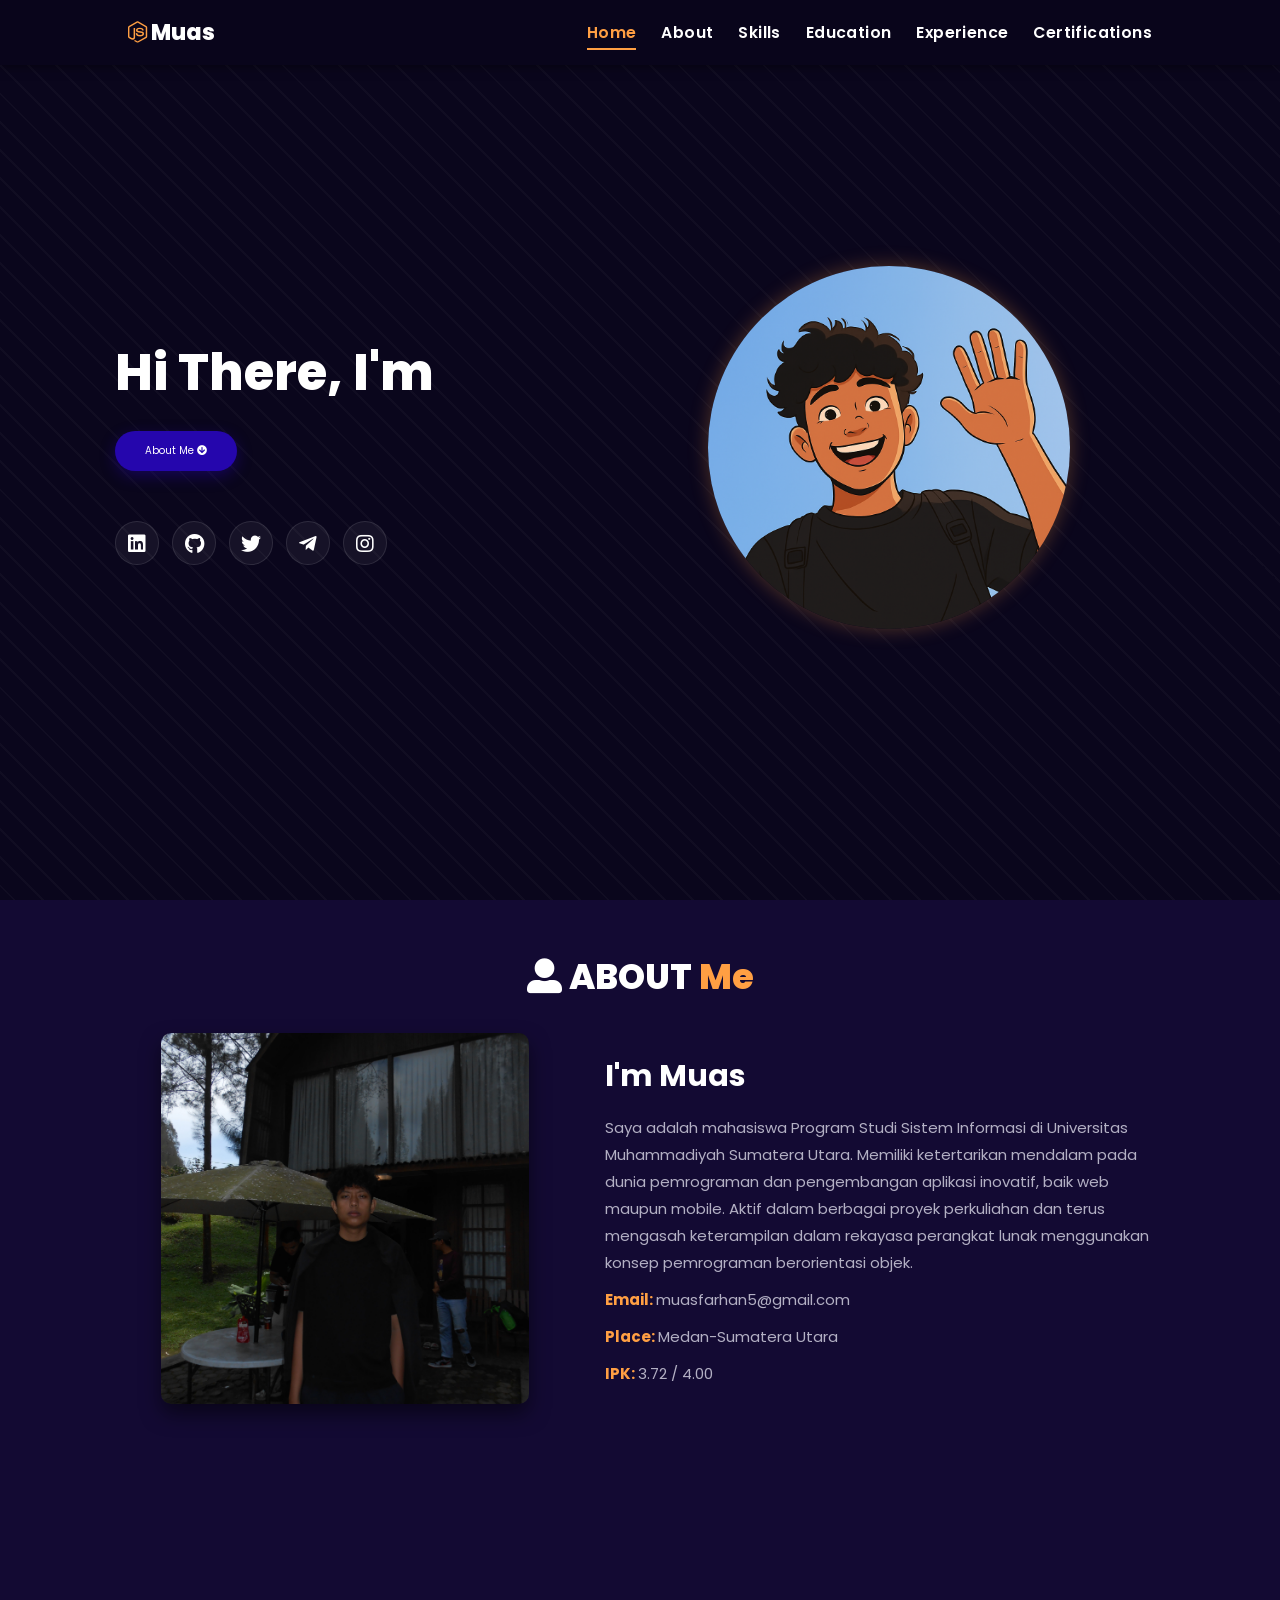
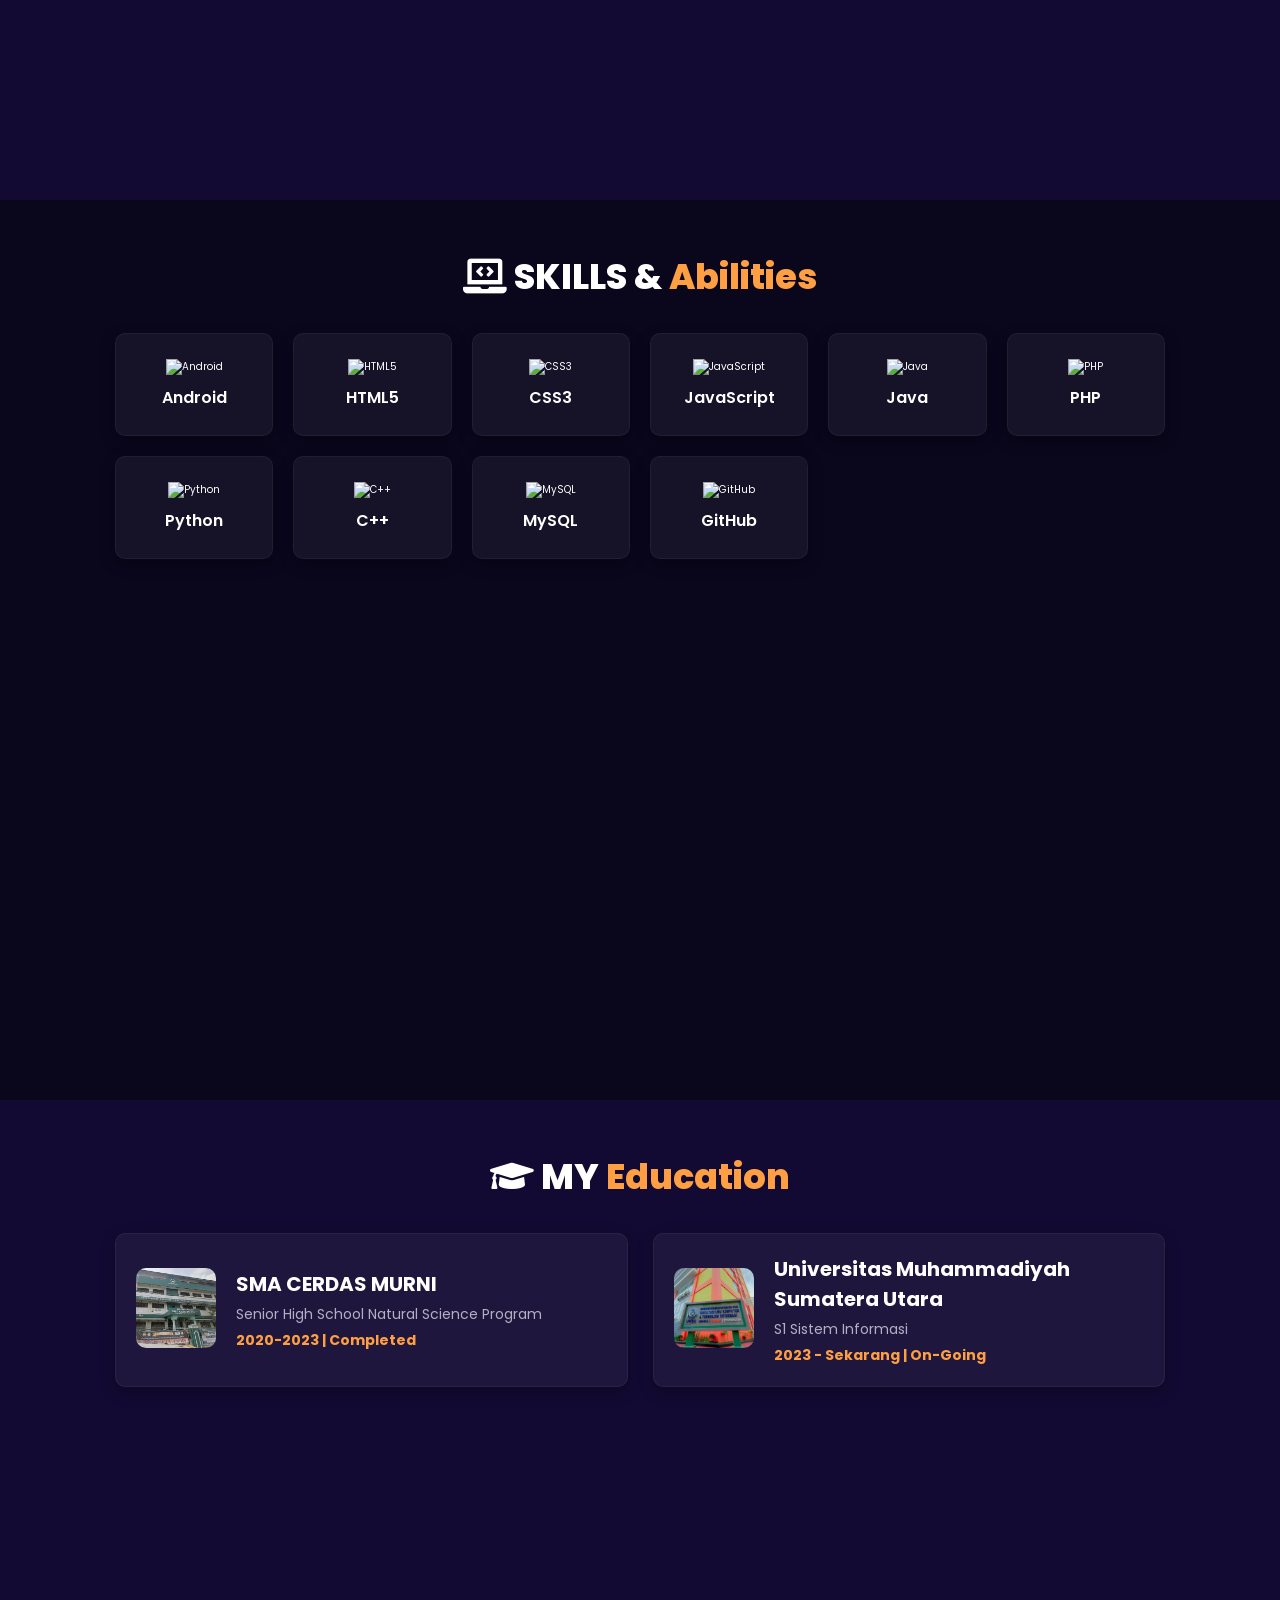
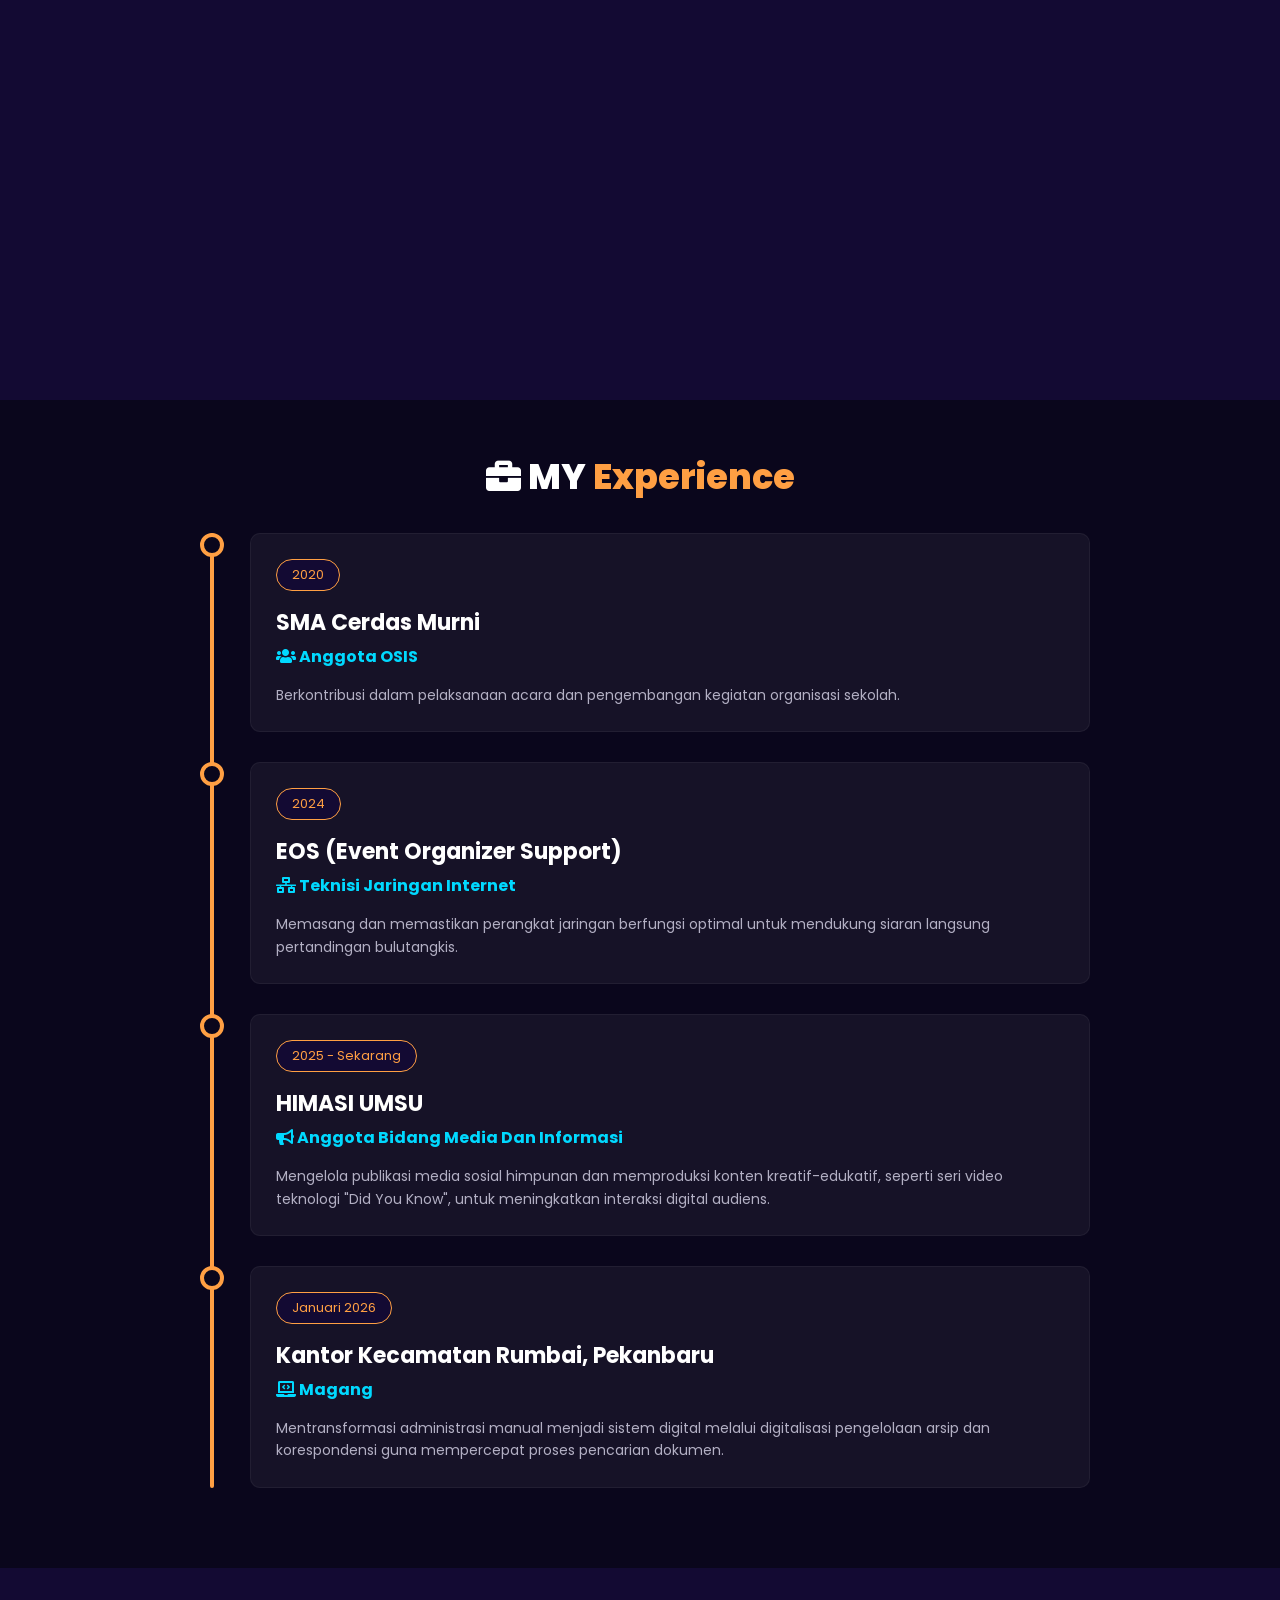
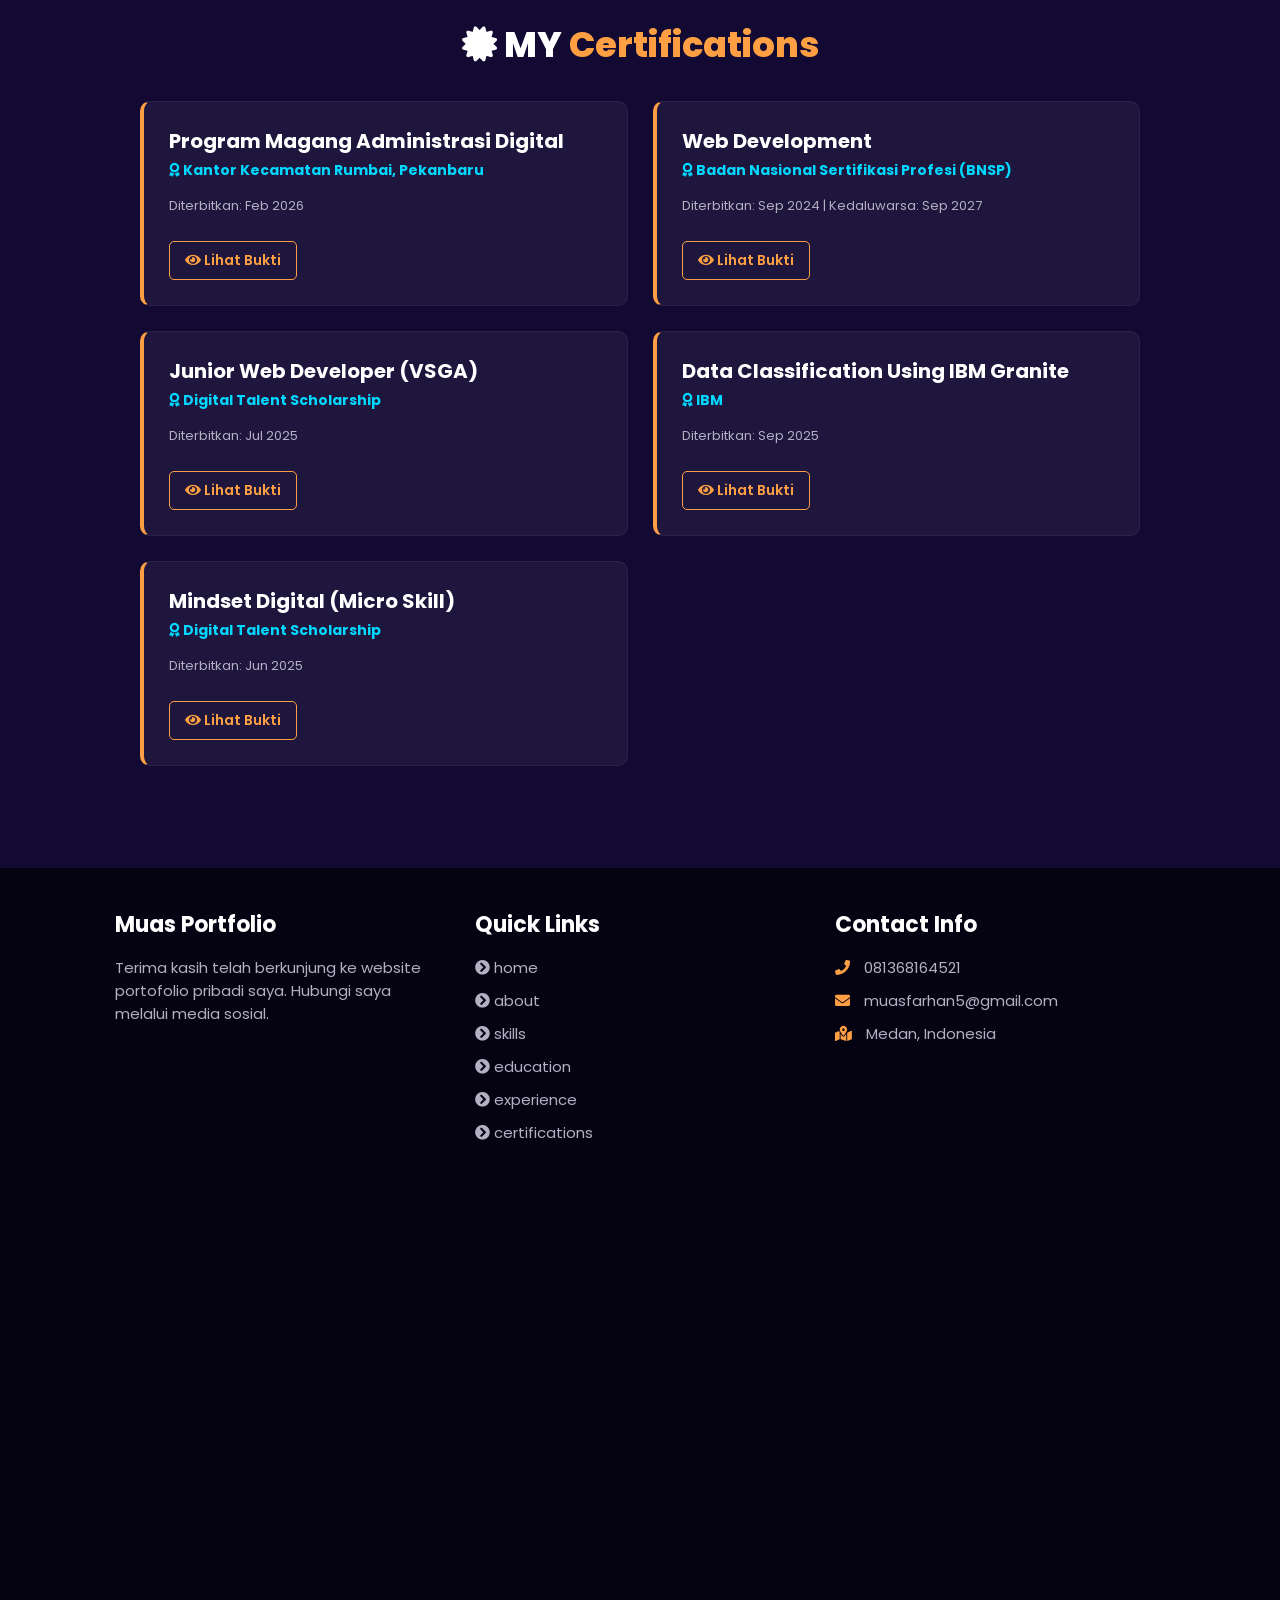
==== commit 19181ffe: "Update porto" ====
--- a/index.html
+++ b/index.html
@@ -121,7 +121,7 @@
     <h2 class="heading"><i class="fas fa-user-alt"></i> About <span>Me</span></h2>
     <div class="row">
       <div class="image">
-        <img draggable="false" class="tilt" src="./assets/images/DSCN3598.jpg" alt="Muas" />
+        <img draggable="false" class="tilt" src="./assets/images/DSCN3598.JPG" alt="Muas" />
       </div>
       <div class="content">
         <h3>I'm Muas</h3>
@@ -235,7 +235,7 @@
         <h3>Program Magang Administrasi Digital</h3>
         <h4><i class="fas fa-award"></i> Kantor Kecamatan Rumbai, Pekanbaru</h4>
         <p>Diterbitkan: Feb 2026</p>
-        <button class="btn-view-cert" data-pdf="./assets/images/Sertifikat_Muas_Kecamatan_Rumbai.pdf"><i class="fas fa-eye"></i> Lihat Bukti</button>
+        <button class="btn-view-cert" data-pdf="./assets/images/Sertifikat_Muas_Kecamatan_Rumbai"><i class="fas fa-eye"></i> Lihat Bukti</button>
       </div>
 
       <div class="cert-box">
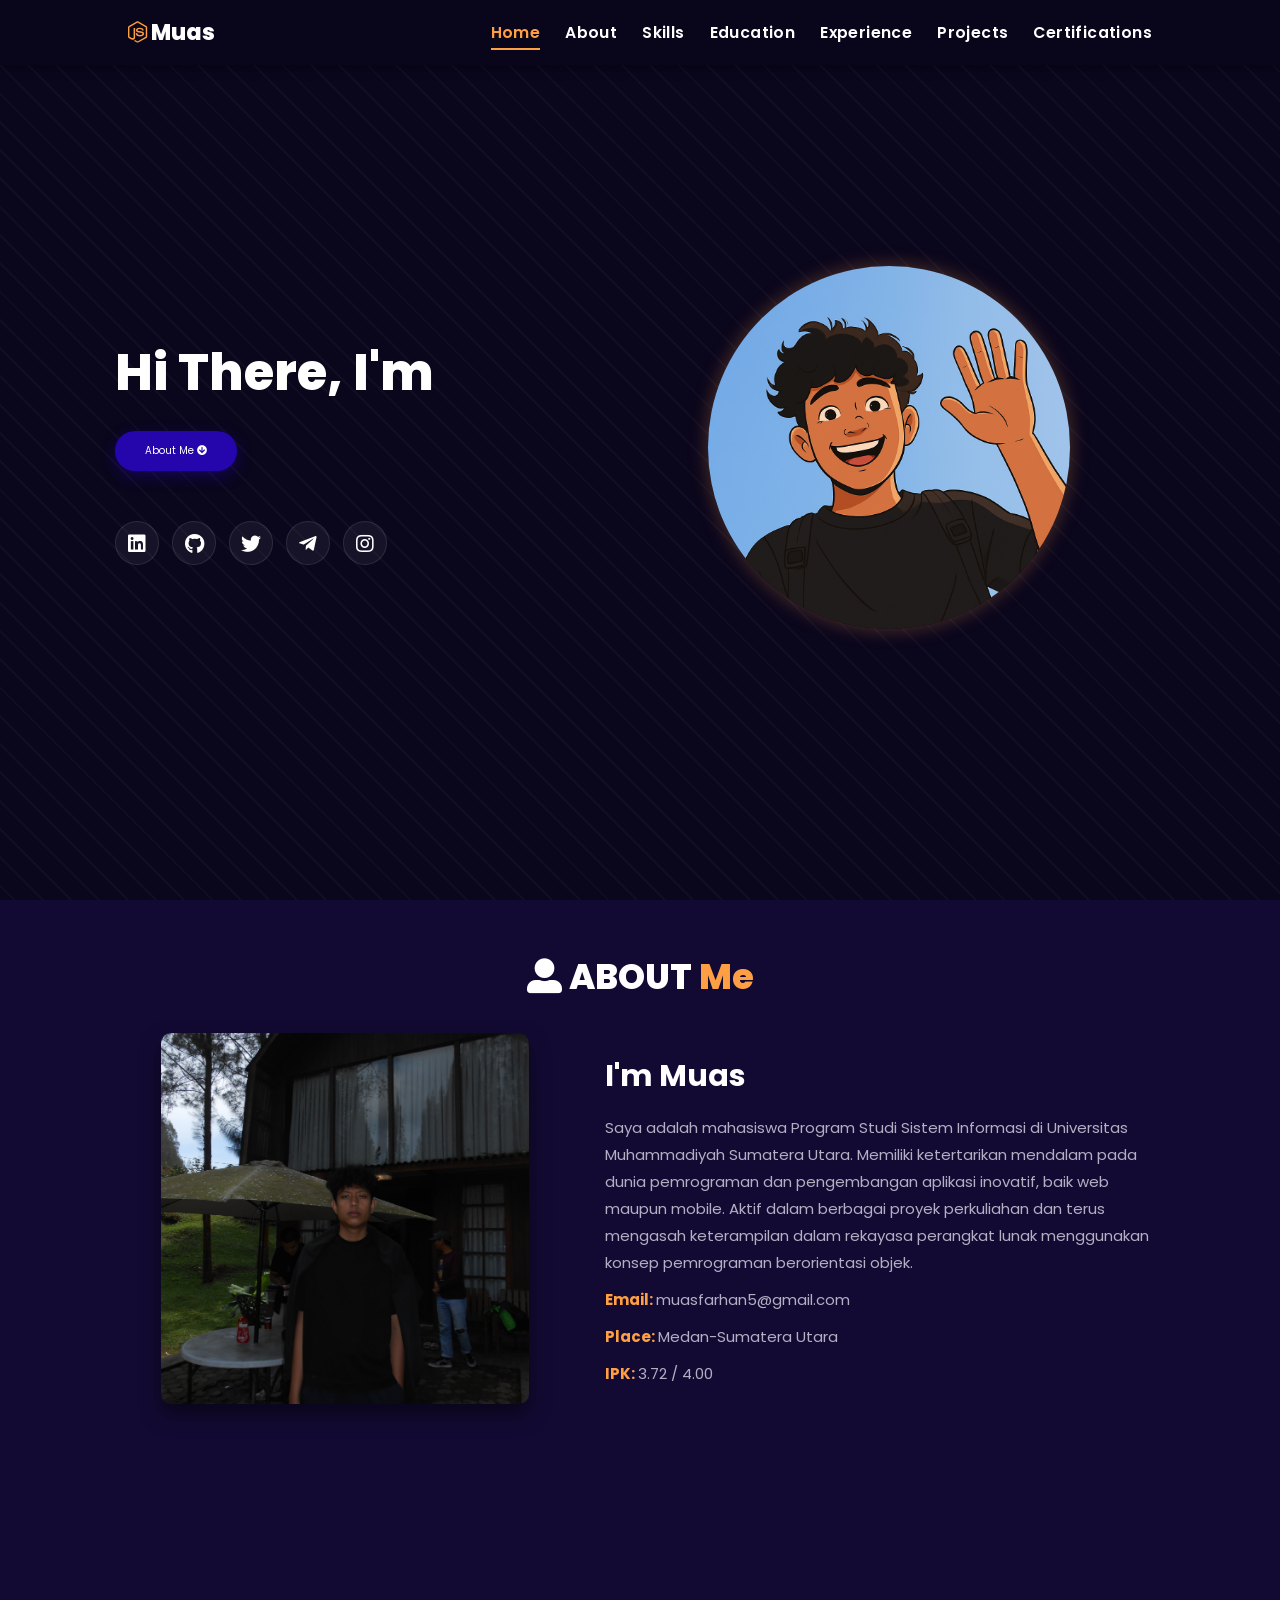
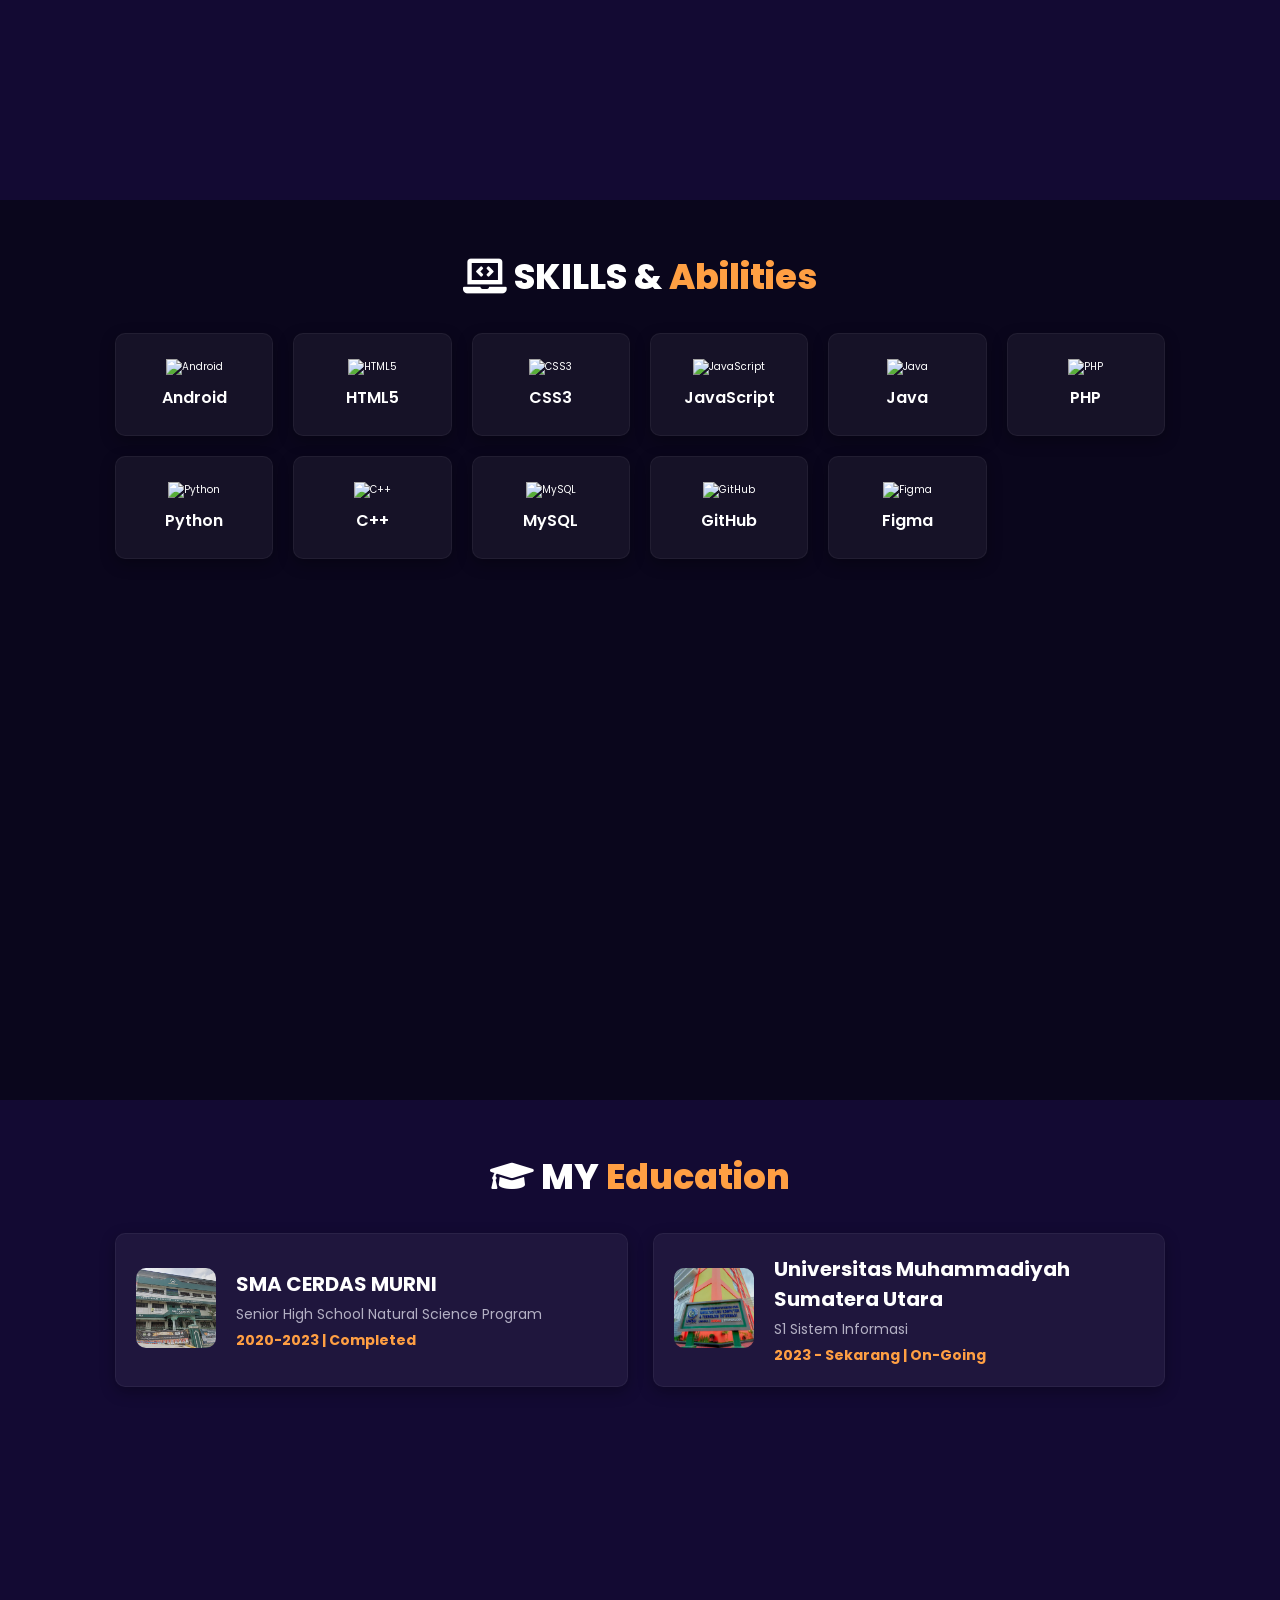
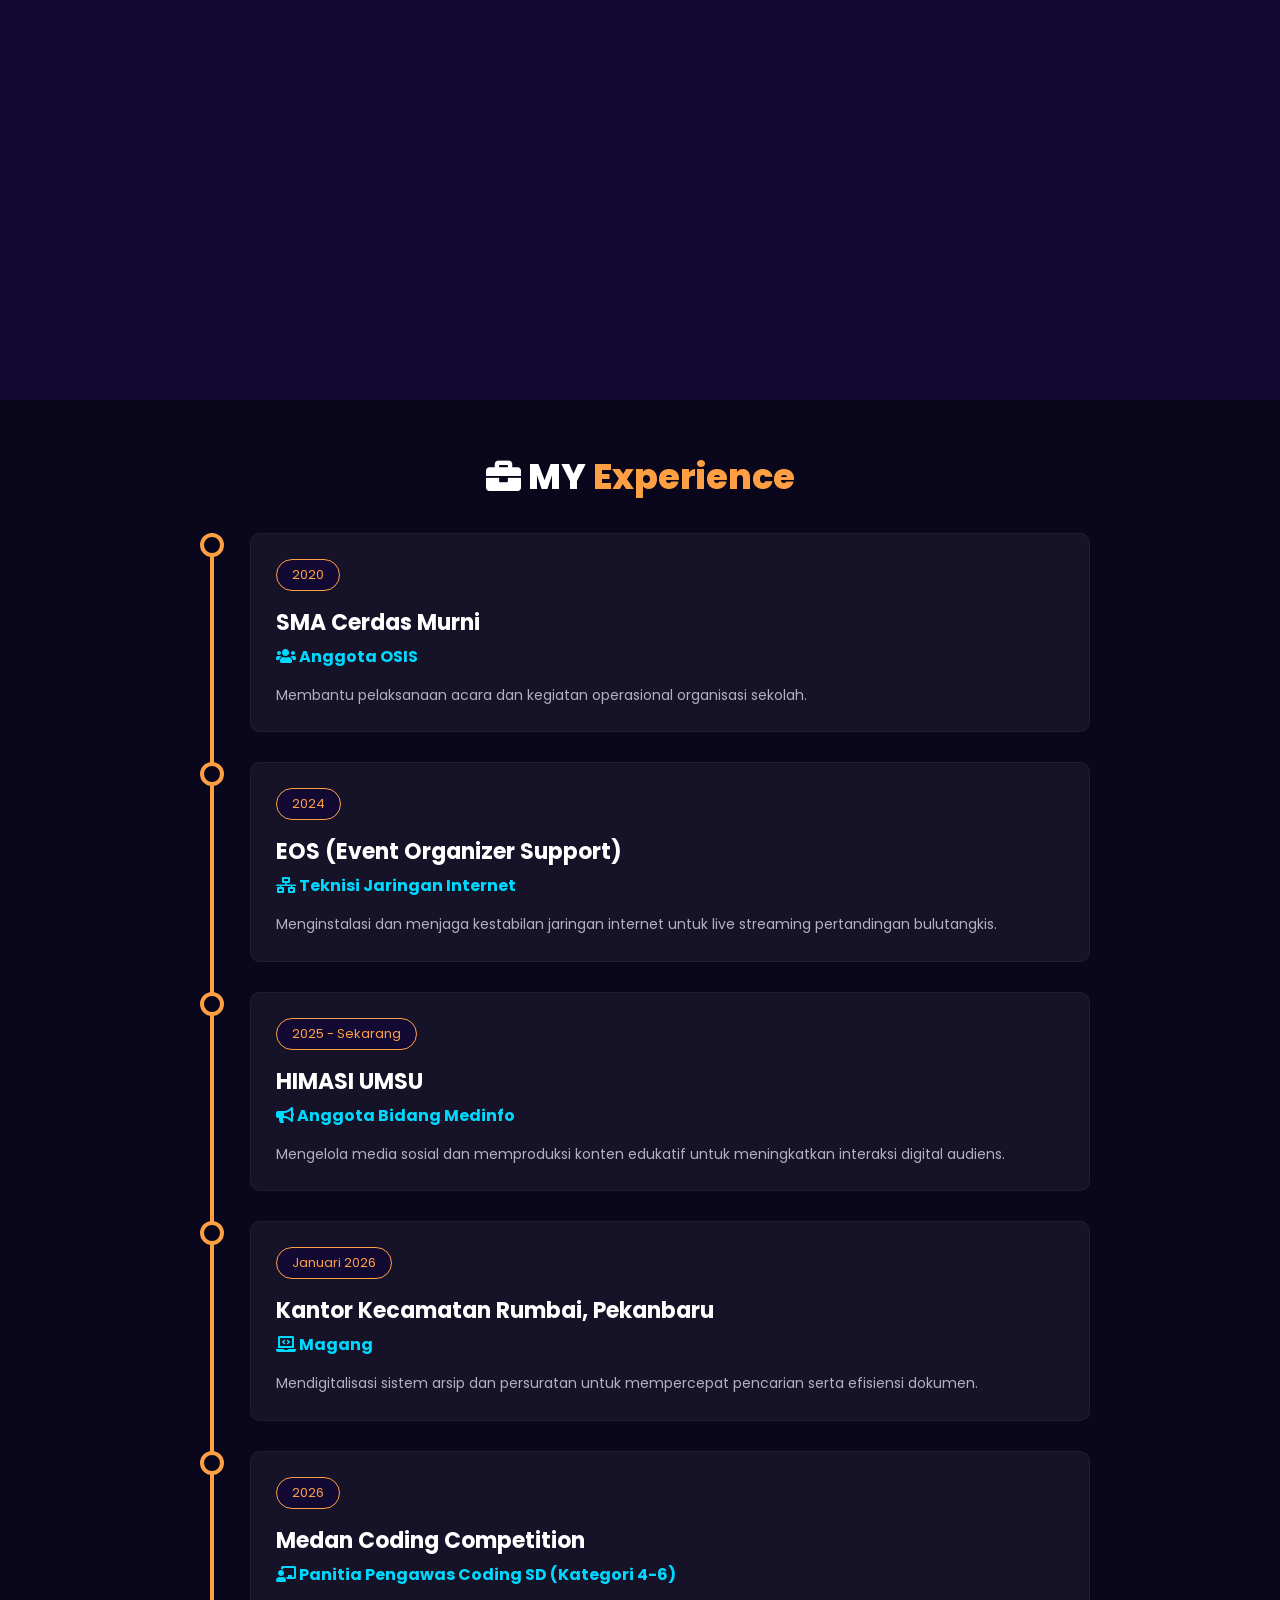
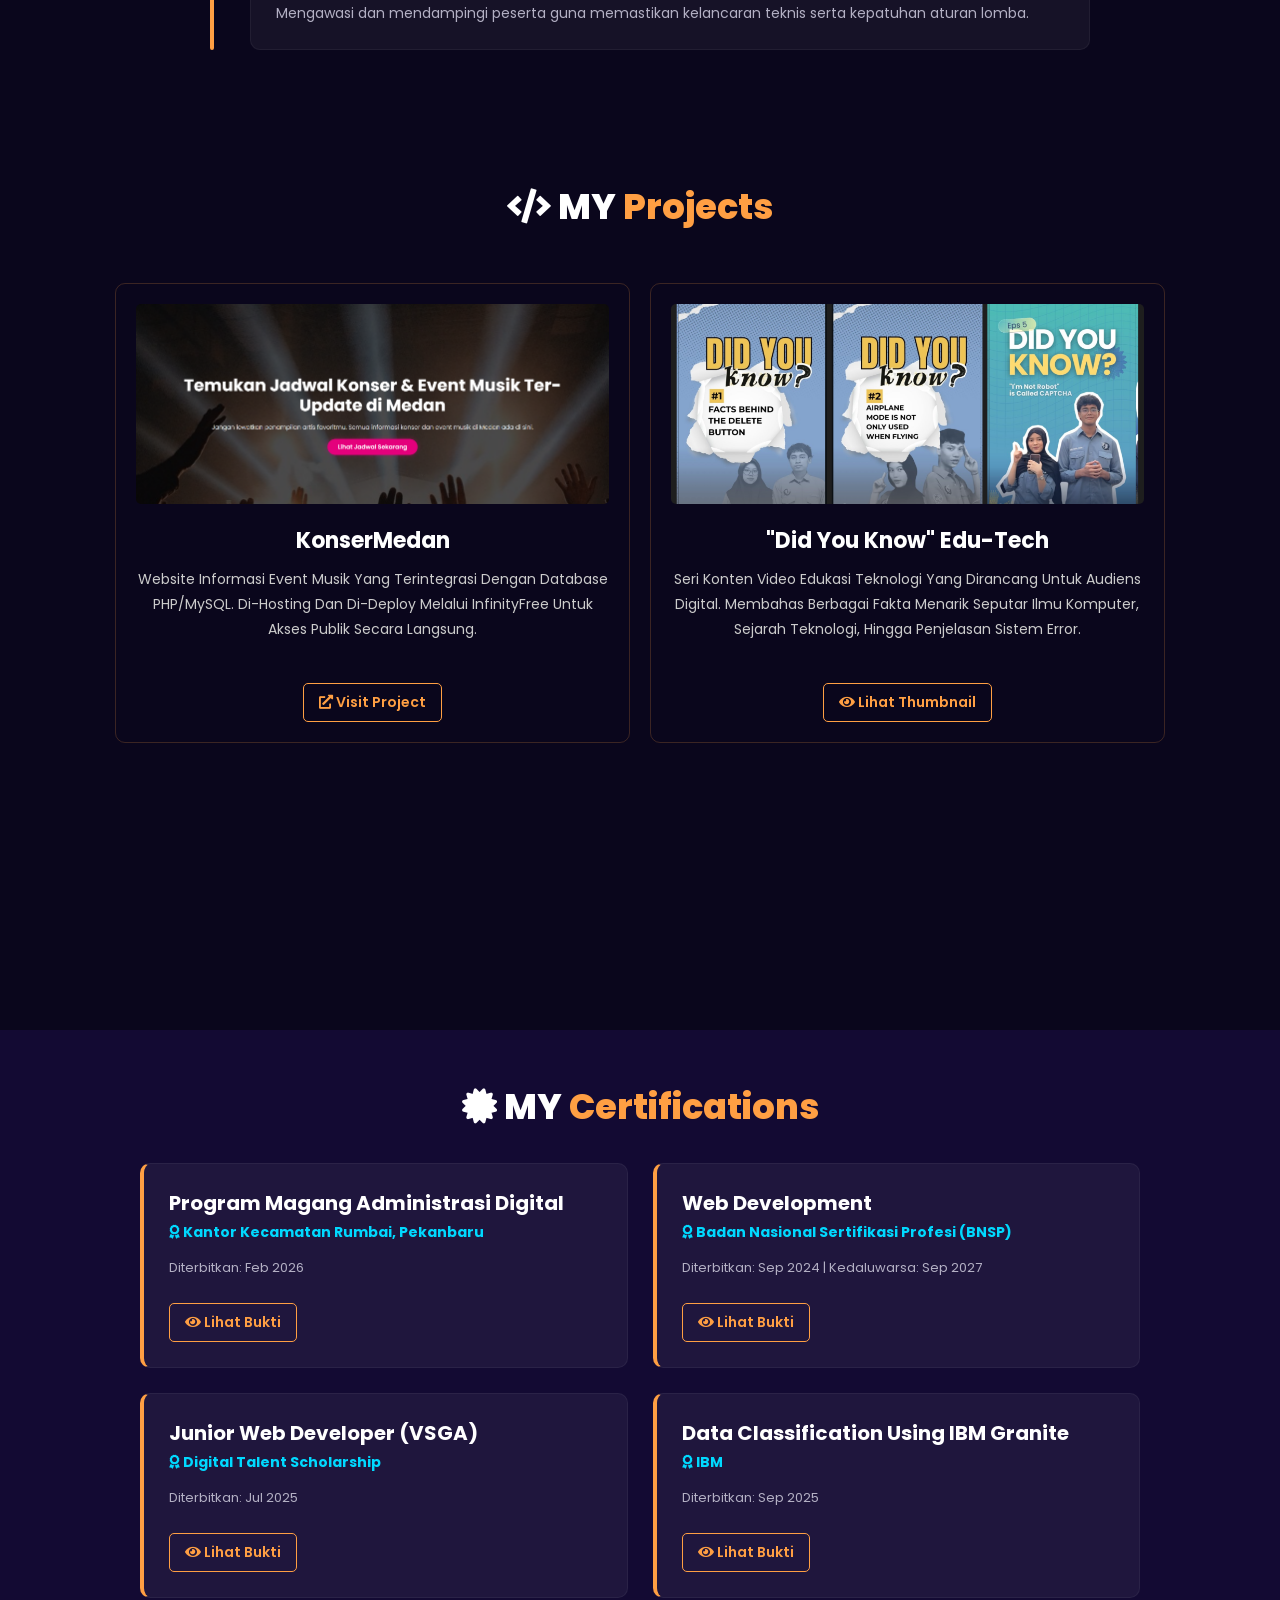
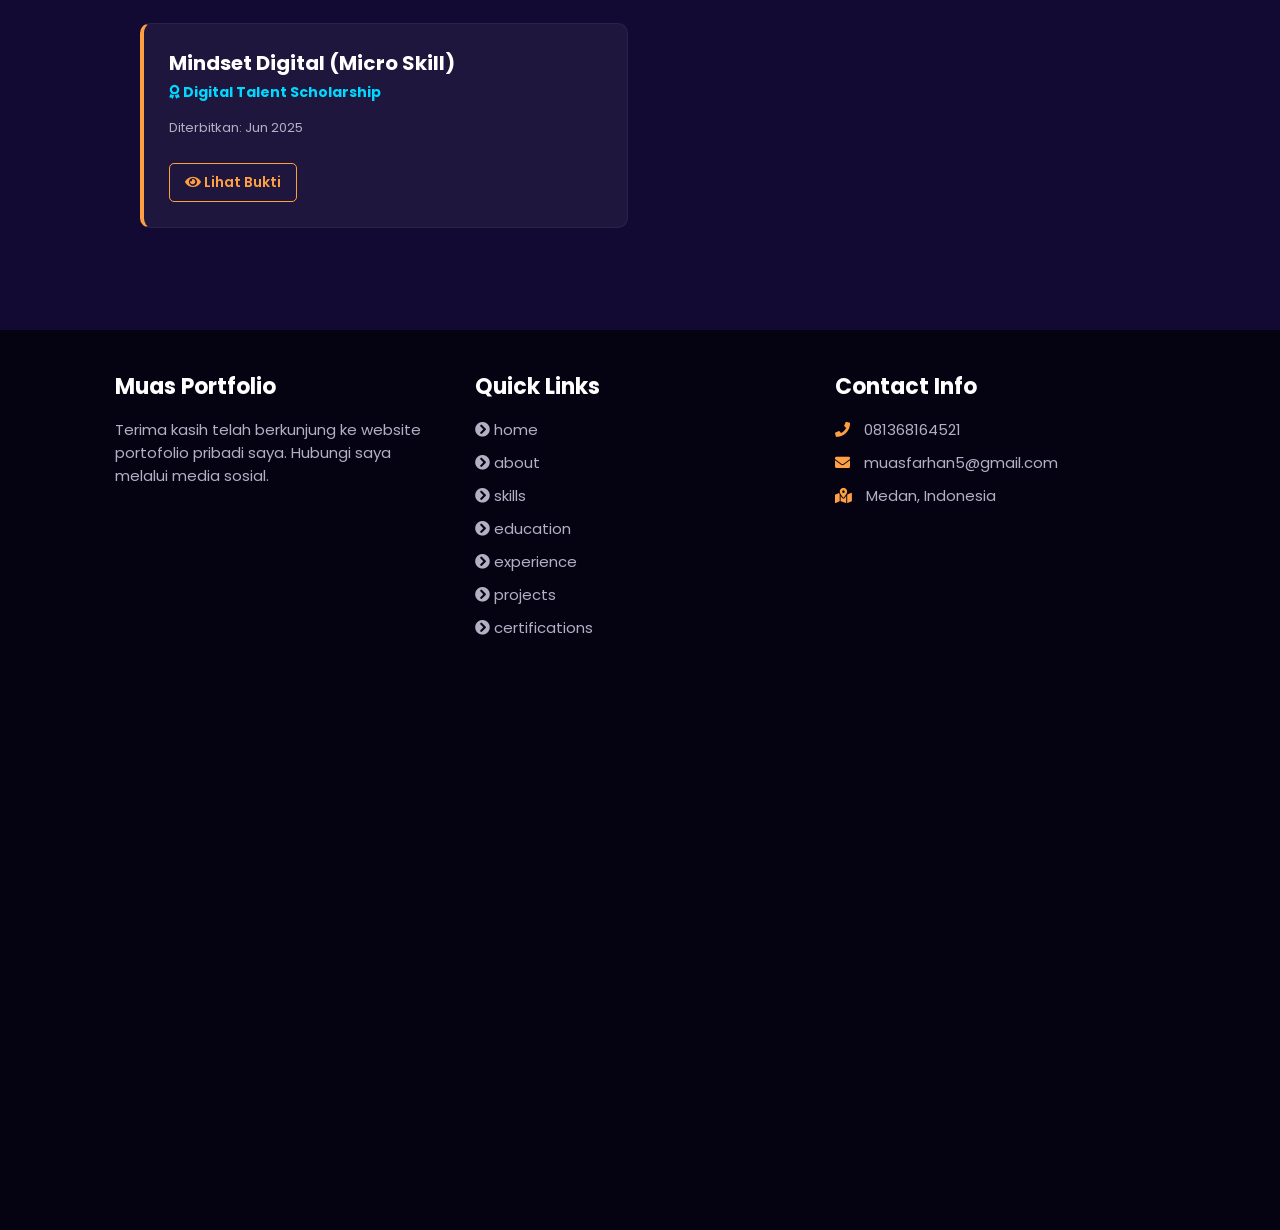
==== commit 299c5e47: "Update link KonserMedan" ====
--- a/index.html
+++ b/index.html
@@ -13,7 +13,7 @@
   <link rel="icon" href="./assets/images/circular_image.png" type="image/png" />
 
   <style>
-    /* CSS Tambahan untuk Modal Pop-up PDF */
+    /* CSS Modal Pop-up PDF / Gambar */
     .modal {
       display: none; 
       position: fixed;
@@ -71,12 +71,58 @@
       font-weight: 600;
       transition: 0.3s;
       font-family: 'Poppins', sans-serif;
+      text-decoration: none;
     }
 
     .btn-view-cert:hover {
       background: #ff9f43;
       color: #fff;
       box-shadow: 0 5px 15px rgba(255, 159, 67, 0.4);
+    }
+
+    /* CSS Khusus untuk Section Projects */
+    .projects .box-container {
+      display: flex;
+      flex-wrap: wrap;
+      gap: 2rem;
+      justify-content: center;
+      padding-top: 2rem;
+    }
+    
+    .projects .box-container .box {
+      flex: 1 1 30rem;
+      border-radius: 10px;
+      background: transparent;
+      border: 1px solid rgba(255, 159, 67, 0.2);
+      padding: 2rem;
+      text-align: center;
+      transition: 0.3s;
+    }
+    
+    .projects .box-container .box:hover {
+      border-color: #ff9f43;
+      transform: translateY(-5px);
+    }
+    
+    .projects .box-container .box img {
+      width: 100%;
+      height: 200px;
+      object-fit: cover;
+      border-radius: 5px;
+      margin-bottom: 1.5rem;
+    }
+    
+    .projects .box-container .box h3 {
+      font-size: 2.2rem;
+      color: #fff;
+      margin-bottom: 1rem;
+    }
+    
+    .projects .box-container .box p {
+      font-size: 1.4rem;
+      color: #ccc;
+      line-height: 1.8;
+      margin-bottom: 2rem;
     }
   </style>
 </head>
@@ -92,6 +138,7 @@
         <li><a href="#skills">Skills</a></li>
         <li><a href="#education">Education</a></li>
         <li><a href="#experience">Experience</a></li>
+        <li><a href="#projects">Projects</a></li>
         <li><a href="#certificates">Certifications</a></li>
       </ul>
     </nav>
@@ -132,8 +179,8 @@
         </p>
         <div class="box-container">
           <div class="box">
-            <p><span> email: </span> muasfarhan5@gmail.com</p>
-            <p><span> place: </span> Medan-Sumatera Utara</p>
+            <p><span> Email: </span> muasfarhan5@gmail.com</p>
+            <p><span> Place: </span> Medan-Sumatera Utara</p>
             <p><span> IPK: </span> 3.72 / 4.00</p>
           </div>
         </div>
@@ -155,6 +202,7 @@
         <div class="bar"><div class="info"><img src="https://img.icons8.com/color/48/000000/c-plus-plus-logo.png" alt="C++" /><span>C++</span></div></div>
         <div class="bar"><div class="info"><img src="https://img.icons8.com/color/48/000000/mysql-logo.png" alt="MySQL" /><span>MySQL</span></div></div>
         <div class="bar"><div class="info"><img src="https://img.icons8.com/glyph-neue/48/ffffff/github.png" alt="GitHub" /><span>GitHub</span></div></div>
+        <div class="bar"><div class="info"><img src="https://img.icons8.com/color/48/000000/figma--v1.png" alt="Figma" /><span>Figma</span></div></div>
       </div>
     </div>
   </section>
@@ -191,7 +239,7 @@
           <span class="timeline-date">2020</span>
           <h3>SMA Cerdas Murni</h3>
           <h4><i class="fas fa-users"></i> Anggota OSIS</h4>
-          <p>Berkontribusi dalam pelaksanaan acara dan pengembangan kegiatan organisasi sekolah.</p>
+          <p>Membantu pelaksanaan acara dan kegiatan operasional organisasi sekolah.</p>
         </div>
       </div>
 
@@ -201,7 +249,7 @@
           <span class="timeline-date">2024</span>
           <h3>EOS (Event Organizer Support)</h3>
           <h4><i class="fas fa-network-wired"></i> Teknisi Jaringan Internet</h4>
-          <p>Memasang dan memastikan perangkat jaringan berfungsi optimal untuk mendukung siaran langsung pertandingan bulutangkis.</p>
+          <p>Menginstalasi dan menjaga kestabilan jaringan internet untuk live streaming pertandingan bulutangkis.</p>
         </div>
       </div>
 
@@ -210,8 +258,8 @@
         <div class="timeline-content">
           <span class="timeline-date">2025 - Sekarang</span>
           <h3>HIMASI UMSU</h3>
-          <h4><i class="fas fa-bullhorn"></i> Anggota Bidang Media Dan Informasi</h4>
-          <p>Mengelola publikasi media sosial himpunan dan memproduksi konten kreatif-edukatif, seperti seri video teknologi "Did You Know", untuk meningkatkan interaksi digital audiens.</p>
+          <h4><i class="fas fa-bullhorn"></i> Anggota Bidang Medinfo</h4>
+          <p>Mengelola media sosial dan memproduksi konten edukatif untuk meningkatkan interaksi digital audiens.</p>
         </div>
       </div>
 
@@ -221,9 +269,45 @@
           <span class="timeline-date">Januari 2026</span>
           <h3>Kantor Kecamatan Rumbai, Pekanbaru</h3>
           <h4><i class="fas fa-laptop-code"></i> Magang</h4>
-          <p>Mentransformasi administrasi manual menjadi sistem digital melalui digitalisasi pengelolaan arsip dan korespondensi guna mempercepat proses pencarian dokumen.</p>
-        </div>
-      </div>
+          <p>Mendigitalisasi sistem arsip dan persuratan untuk mempercepat pencarian serta efisiensi dokumen.</p>
+        </div>
+      </div>
+
+      <div class="timeline-item">
+        <div class="timeline-dot"></div>
+        <div class="timeline-content">
+          <span class="timeline-date">2026</span>
+          <h3>Medan Coding Competition</h3>
+          <h4><i class="fas fa-chalkboard-teacher"></i> Panitia Pengawas Coding SD (Kategori 4-6)</h4>
+          <p>Mengawasi dan mendampingi peserta guna memastikan kelancaran teknis serta kepatuhan aturan lomba.</p>
+        </div>
+      </div>
+    </div>
+  </section>
+
+  <!-- Bagian Projects -->
+  <section class="projects" id="projects">
+    <h2 class="heading"><i class="fas fa-code"></i> My <span>Projects</span></h2>
+    <div class="box-container">
+      
+      <!-- Project 1: KonserMedan -->
+      <div class="box">
+        <img draggable="false" src="./assets/images/konsermedan.png" alt="KonserMedan Project" />
+        <h3>KonserMedan</h3>
+        <p>Website informasi event musik yang terintegrasi dengan database PHP/MySQL. Di-hosting dan di-deploy melalui InfinityFree untuk akses publik secara langsung.</p>
+        <!-- Jangan lupa ganti URL di bawah ini dengan link KonserMedan milikmu -->
+        <a href="https://konsermedan-project.rf.gd/index.php?i=1" class="btn-view-cert" target="_blank"><i class="fas fa-external-link-alt"></i> Visit Project</a>
+      </div>
+
+      <!-- Project 2: Did You Know Series -->
+      <div class="box">
+        <img draggable="false" src="./assets/images/didyouknow.png" alt="Did You Know Series" />
+        <h3>"Did You Know" Edu-Tech</h3>
+        <p>Seri konten video edukasi teknologi yang dirancang untuk audiens digital. Membahas berbagai fakta menarik seputar ilmu komputer, sejarah teknologi, hingga penjelasan sistem error.</p>
+        <!-- Tombol ini sekarang memicu pop-up thumbnail -->
+        <button class="btn-view-cert" data-pdf="./assets/images/didyouknow.png"><i class="fas fa-eye"></i> Lihat Thumbnail</button>
+      </div>
+
     </div>
   </section>
 
@@ -235,9 +319,9 @@
         <h3>Program Magang Administrasi Digital</h3>
         <h4><i class="fas fa-award"></i> Kantor Kecamatan Rumbai, Pekanbaru</h4>
         <p>Diterbitkan: Feb 2026</p>
-        <button class="btn-view-cert" data-pdf="./assets/images/Sertifikat_Muas_Kecamatan_Rumbai"><i class="fas fa-eye"></i> Lihat Bukti</button>
-      </div>
-
+        <button class="btn-view-cert" data-pdf="./assets/images/Sertifikat Muas Kecamatan Rumbai.png"><i class="fas fa-eye"></i> Lihat Bukti</button>
+      </div>
+      
       <div class="cert-box">
         <h3>Web Development</h3>
         <h4><i class="fas fa-award"></i> Badan Nasional Sertifikasi Profesi (BNSP)</h4>
@@ -287,6 +371,7 @@
         <a href="#skills"><i class="fas fa-chevron-circle-right"></i> skills</a>
         <a href="#education"><i class="fas fa-chevron-circle-right"></i> education</a>
         <a href="#experience"><i class="fas fa-chevron-circle-right"></i> experience</a>
+        <a href="#projects"><i class="fas fa-chevron-circle-right"></i> projects</a>
         <a href="#certificates"><i class="fas fa-chevron-circle-right"></i> certifications</a>
       </div>
       <div class="box">
@@ -321,14 +406,15 @@
       // 2. Efek Foto Miring
       VanillaTilt.init(document.querySelectorAll(".tilt"), { max: 15, speed: 400 });
 
-      // 3. Logika Pop-up Sertifikat (PDF)
+      // 3. Logika Pop-up Sertifikat (PDF/Gambar)
       const modal = document.getElementById("certModal");
       const modalPdf = document.getElementById("certPdf");
       const closeBtn = document.querySelector(".close-modal");
-      const viewBtns = document.querySelectorAll(".btn-view-cert");
+      const viewBtns = document.querySelectorAll(".btn-view-cert[data-pdf]");
 
       viewBtns.forEach(btn => {
-        btn.addEventListener("click", function() {
+        btn.addEventListener("click", function(e) {
+          e.preventDefault();
           modal.style.display = "block";
           modalPdf.src = this.getAttribute("data-pdf");
         });
@@ -337,14 +423,14 @@
       if(closeBtn) {
         closeBtn.addEventListener("click", () => { 
           modal.style.display = "none"; 
-          modalPdf.src = ""; // Kosongkan src saat tutup agar tidak makan memori
+          modalPdf.src = ""; 
         });
       }
 
       window.addEventListener("click", (e) => {
         if (e.target === modal) { 
           modal.style.display = "none"; 
-          modalPdf.src = ""; // Kosongkan src saat tutup
+          modalPdf.src = "";
         }
       });
     });
@@ -360,6 +446,7 @@
         $('.navbar').removeClass('nav-toggle');
       });
       $('a[href*="#"]').on('click', function (e) {
+        if($(this).attr('href') === "#" || $(this).attr('href').startsWith("http")) return; 
         e.preventDefault();
         $('html, body').animate({
           scrollTop: $($(this).attr('href')).offset().top,
